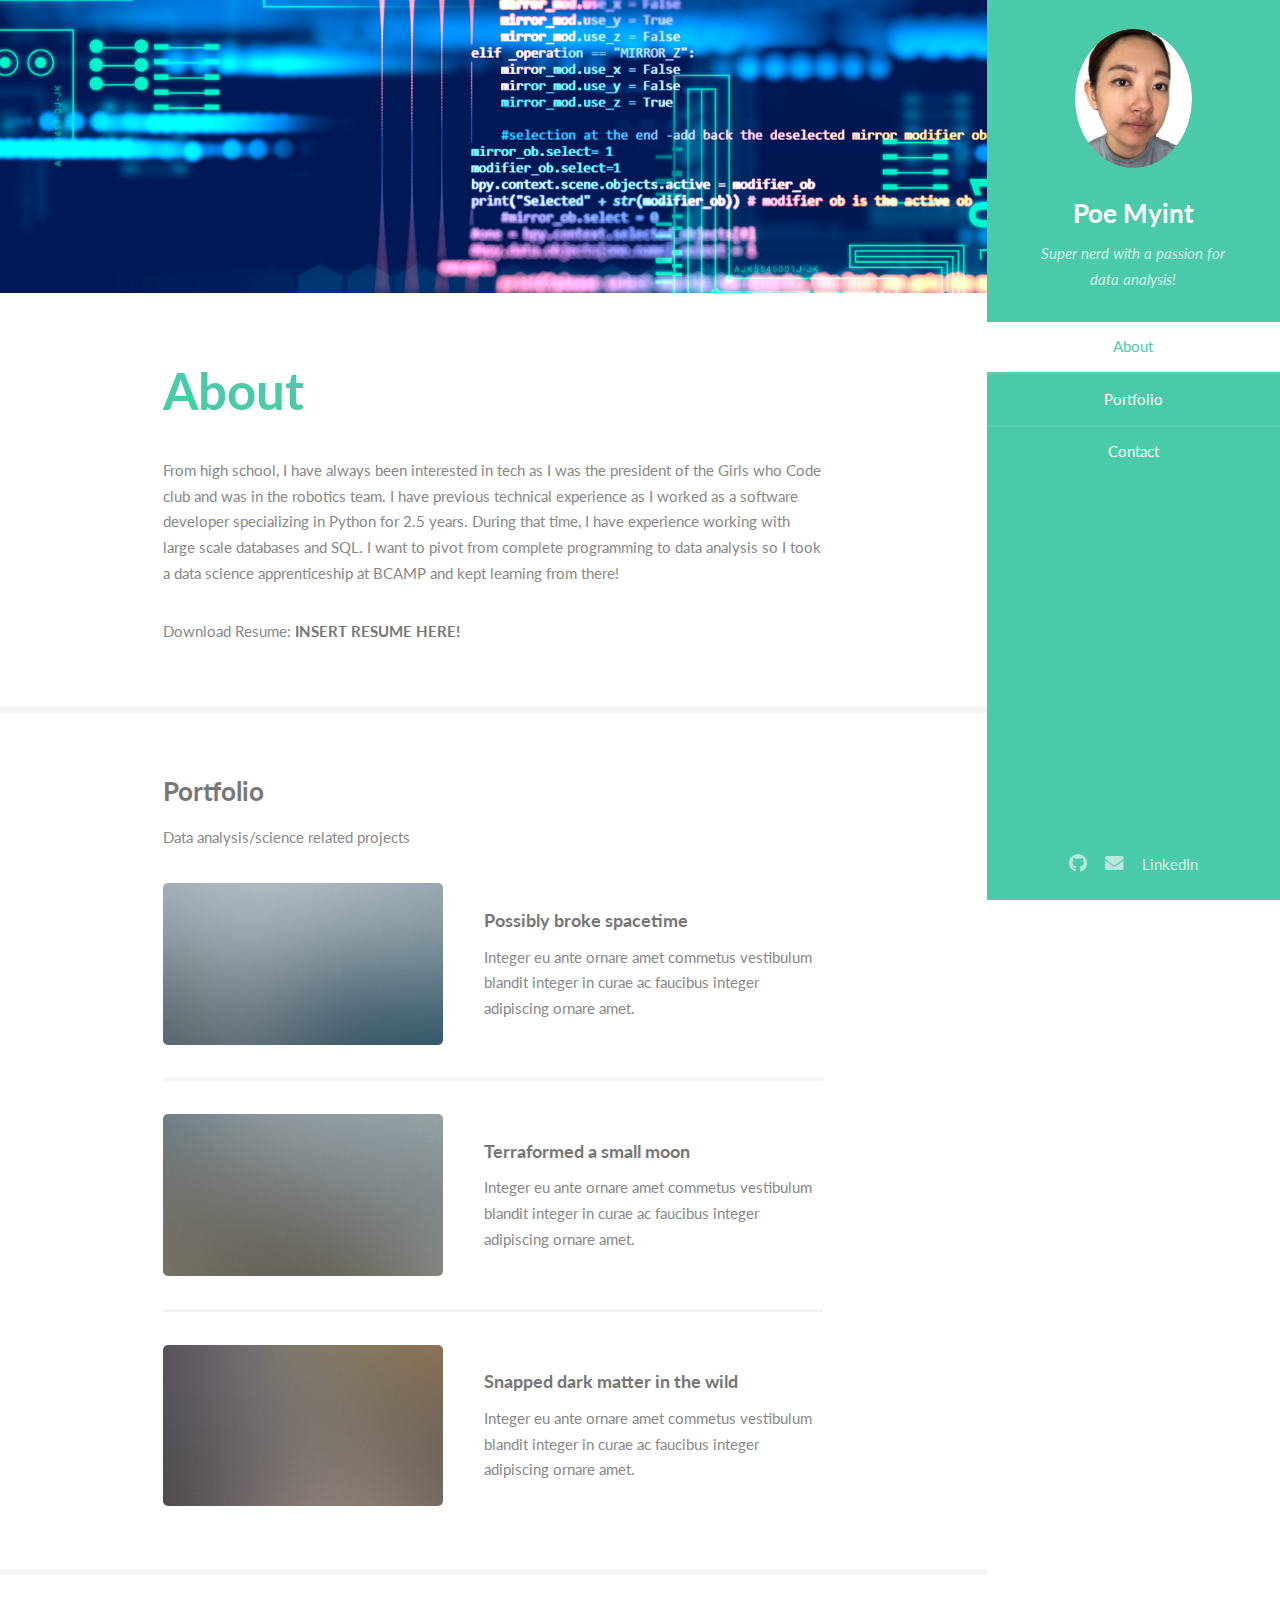
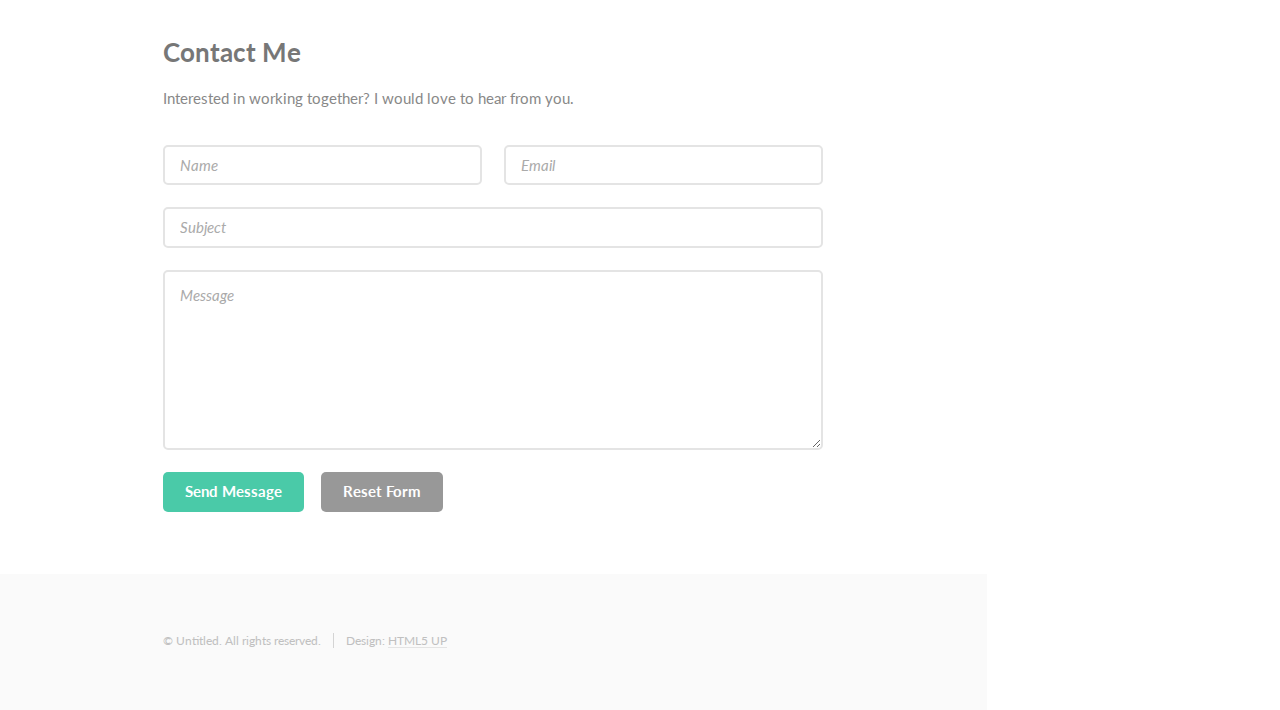
==== index.html @ 53bb02f6 "Add files via upload" ====
<!DOCTYPE HTML>
<!--
	Read Only by HTML5 UP
	html5up.net | @ajlkn
	Free for personal and commercial use under the CCA 3.0 license (html5up.net/license)
-->
<html>
	<head>
		<title>Poe Myint</title>
		<meta charset="utf-8" />
		<meta name="viewport" content="width=device-width, initial-scale=1, user-scalable=no" />
		<link rel="stylesheet" href="assets/css/main.css" />
	</head>
	<body class="is-preload">

		<!-- Header -->
			<section id="header">
				<header>
					<span class="image avatar"><img src="images/avatar.jpg" alt="" /></span>
					<h1 id="logo"><a href="#">Poe Myint</a></h1>
					<p>Super nerd with a passion for<br />
					data analysis!</p>
				</header>
				<nav id="nav">
					<ul>
						<li><a href="#one" class="active">About</a></li>
						<li><a href="#three">Portfolio</a></li>
						<li><a href="#four">Contact</a></li>
					</ul>
				</nav>
				<footer>
					<ul class="icons">
						<li><a href="#" class="icon brands fa-github"><span class="label">Github</span></a></li>
						<li><a href="#" class="icon solid fa-envelope"><span class="label">Email</span></a></li>
						<li><span class="label">LinkedIn</span></a></li>
					</ul>
				</footer>
			</section>

		<!-- Wrapper -->
			<div id="wrapper">

				<!-- Main -->
					<div id="main">

						<!-- One -->
							<section id="one">
								<div class="image main" data-position="center">
									<img src="images/banner.jpg" alt="" />
								</div>
								<div class="container">
									<header class="major">
										<h2>About</h2>
									</header>
									<p>From high school, I have always been interested in tech as I was the president of the Girls who Code club and was in the robotics team. I have previous technical experience as I worked as a software developer specializing in Python for 2.5 years. During that time, I have experience working with large scale databases and SQL. I want to pivot from complete programming to data analysis so I took a data science apprenticeship at BCAMP and kept learning from there!</p>
									<p>Download Resume: <b>INSERT RESUME HERE!</b></p>
								</div>
							</section>


						<!-- Three -->
							<section id="three">
								<div class="container">
									<h3>Portfolio</h3>
									<p>Data analysis/science related projects</p>
									<div class="features">
										<article>
											<a href="#" class="image"><img src="images/pic01.jpg" alt="" /></a>
											<div class="inner">
												<h4>Possibly broke spacetime</h4>
												<p>Integer eu ante ornare amet commetus vestibulum blandit integer in curae ac faucibus integer adipiscing ornare amet.</p>
											</div>
										</article>
										<article>
											<a href="#" class="image"><img src="images/pic02.jpg" alt="" /></a>
											<div class="inner">
												<h4>Terraformed a small moon</h4>
												<p>Integer eu ante ornare amet commetus vestibulum blandit integer in curae ac faucibus integer adipiscing ornare amet.</p>
											</div>
										</article>
										<article>
											<a href="#" class="image"><img src="images/pic03.jpg" alt="" /></a>
											<div class="inner">
												<h4>Snapped dark matter in the wild</h4>
												<p>Integer eu ante ornare amet commetus vestibulum blandit integer in curae ac faucibus integer adipiscing ornare amet.</p>
											</div>
										</article>
									</div>
								</div>
							</section>

						<!-- Four -->
							<section id="four">
								<div class="container">
									<h3>Contact Me</h3>
									<p>Interested in working together? I would love to hear from you.</p>
									<form method="post" action="#">
										<div class="row gtr-uniform">
											<div class="col-6 col-12-xsmall"><input type="text" name="name" id="name" placeholder="Name" /></div>
											<div class="col-6 col-12-xsmall"><input type="email" name="email" id="email" placeholder="Email" /></div>
											<div class="col-12"><input type="text" name="subject" id="subject" placeholder="Subject" /></div>
											<div class="col-12"><textarea name="message" id="message" placeholder="Message" rows="6"></textarea></div>
											<div class="col-12">
												<ul class="actions">
													<li><input type="submit" class="primary" value="Send Message" /></li>
													<li><input type="reset" value="Reset Form" /></li>
												</ul>
											</div>
										</div>
									</form>
								</div>
							</section>

						<!-- Five -->
						<!--
							<section id="five">
								<div class="container">
									<h3>Elements</h3>

									<section>
										<h4>Text</h4>
										<p>This is <b>bold</b> and this is <strong>strong</strong>. This is <i>italic</i> and this is <em>emphasized</em>.
										This is <sup>superscript</sup> text and this is <sub>subscript</sub> text.
										This is <u>underlined</u> and this is code: <code>for (;;) { ... }</code>. Finally, <a href="#">this is a link</a>.</p>
										<hr />
										<header>
											<h4>Heading with a Subtitle</h4>
											<p>Lorem ipsum dolor sit amet nullam id egestas urna aliquam</p>
										</header>
										<p>Nunc lacinia ante nunc ac lobortis. Interdum adipiscing gravida odio porttitor sem non mi integer non faucibus ornare mi ut ante amet placerat aliquet. Volutpat eu sed ante lacinia sapien lorem accumsan varius montes viverra nibh in adipiscing blandit tempus accumsan.</p>
										<header>
											<h5>Heading with a Subtitle</h5>
											<p>Lorem ipsum dolor sit amet nullam id egestas urna aliquam</p>
										</header>
										<p>Nunc lacinia ante nunc ac lobortis. Interdum adipiscing gravida odio porttitor sem non mi integer non faucibus ornare mi ut ante amet placerat aliquet. Volutpat eu sed ante lacinia sapien lorem accumsan varius montes viverra nibh in adipiscing blandit tempus accumsan.</p>
										<hr />
										<h2>Heading Level 2</h2>
										<h3>Heading Level 3</h3>
										<h4>Heading Level 4</h4>
										<h5>Heading Level 5</h5>
										<h6>Heading Level 6</h6>
										<hr />
										<h5>Blockquote</h5>
										<blockquote>Fringilla nisl. Donec accumsan interdum nisi, quis tincidunt felis sagittis eget tempus euismod. Vestibulum ante ipsum primis in faucibus vestibulum. Blandit adipiscing eu felis iaculis volutpat ac adipiscing accumsan faucibus. Vestibulum ante ipsum primis in faucibus lorem ipsum dolor sit amet nullam adipiscing eu felis.</blockquote>
										<h5>Preformatted</h5>
										<pre><code>i = 0;

while (!deck.isInOrder()) {
    print 'Iteration ' + i;
    deck.shuffle();
    i++;
}

print 'It took ' + i + ' iterations to sort the deck.';</code></pre>
									</section>

									<section>
										<h4>Lists</h4>
										<div class="row">
											<div class="col-6 col-12-xsmall">
												<h5>Unordered</h5>
												<ul>
													<li>Dolor pulvinar etiam magna etiam.</li>
													<li>Sagittis adipiscing lorem eleifend.</li>
													<li>Felis enim feugiat dolore viverra.</li>
												</ul>
												<h5>Alternate</h5>
												<ul class="alt">
													<li>Dolor pulvinar etiam magna etiam.</li>
													<li>Sagittis adipiscing lorem eleifend.</li>
													<li>Felis enim feugiat dolore viverra.</li>
												</ul>
											</div>
											<div class="col-6 col-12-xsmall">
												<h5>Ordered</h5>
												<ol>
													<li>Dolor pulvinar etiam magna etiam.</li>
													<li>Etiam vel felis at lorem sed viverra.</li>
													<li>Felis enim feugiat dolore viverra.</li>
													<li>Dolor pulvinar etiam magna etiam.</li>
													<li>Etiam vel felis at lorem sed viverra.</li>
													<li>Felis enim feugiat dolore viverra.</li>
												</ol>
												<h5>Icons</h5>
												<ul class="icons">
													<li><a href="#" class="icon brands fa-twitter"><span class="label">Twitter</span></a></li>
													<li><a href="#" class="icon brands fa-facebook-f"><span class="label">Facebook</span></a></li>
													<li><a href="#" class="icon brands fa-instagram"><span class="label">Instagram</span></a></li>
													<li><a href="#" class="icon brands fa-github"><span class="label">Github</span></a></li>
													<li><a href="#" class="icon brands fa-dribbble"><span class="label">Dribbble</span></a></li>
													<li><a href="#" class="icon brands fa-tumblr"><span class="label">Tumblr</span></a></li>
												</ul>
											</div>
										</div>
										<h5>Actions</h5>
										<ul class="actions">
											<li><a href="#" class="button primary">Default</a></li>
											<li><a href="#" class="button">Default</a></li>
											<li><a href="#" class="button alt">Default</a></li>
										</ul>
										<ul class="actions small">
											<li><a href="#" class="button primary small">Small</a></li>
											<li><a href="#" class="button small">Small</a></li>
											<li><a href="#" class="button alt small">Small</a></li>
										</ul>
										<div class="row">
											<div class="col-3 col-6-medium col-12-xsmall">
												<ul class="actions stacked">
													<li><a href="#" class="button primary">Default</a></li>
													<li><a href="#" class="button">Default</a></li>
													<li><a href="#" class="button alt">Default</a></li>
												</ul>
											</div>
											<div class="col-3 col-6 col-12-xsmall">
												<ul class="actions stacked">
													<li><a href="#" class="button primary small">Small</a></li>
													<li><a href="#" class="button small">Small</a></li>
													<li><a href="#" class="button alt small">Small</a></li>
												</ul>
											</div>
											<div class="col-3 col-6-medium col-12-xsmall">
												<ul class="actions stacked">
													<li><a href="#" class="button primary fit">Default</a></li>
													<li><a href="#" class="button fit">Default</a></li>
													<li><a href="#" class="button alt fit">Default</a></li>
												</ul>
											</div>
											<div class="col-3 col-6-medium col-12-xsmall">
												<ul class="actions stacked">
													<li><a href="#" class="button primary small fit">Small</a></li>
													<li><a href="#" class="button small fit">Small</a></li>
													<li><a href="#" class="button alt small fit">Small</a></li>
												</ul>
											</div>
										</div>
									</section>

									<section>
										<h4>Table</h4>
										<h5>Default</h5>
										<div class="table-wrapper">
											<table>
												<thead>
													<tr>
														<th>Name</th>
														<th>Description</th>
														<th>Price</th>
													</tr>
												</thead>
												<tbody>
													<tr>
														<td>Item One</td>
														<td>Ante turpis integer aliquet porttitor.</td>
														<td>29.99</td>
													</tr>
													<tr>
														<td>Item Two</td>
														<td>Vis ac commodo adipiscing arcu aliquet.</td>
														<td>19.99</td>
													</tr>
													<tr>
														<td>Item Three</td>
														<td> Morbi faucibus arcu accumsan lorem.</td>
														<td>29.99</td>
													</tr>
													<tr>
														<td>Item Four</td>
														<td>Vitae integer tempus condimentum.</td>
														<td>19.99</td>
													</tr>
													<tr>
														<td>Item Five</td>
														<td>Ante turpis integer aliquet porttitor.</td>
														<td>29.99</td>
													</tr>
												</tbody>
												<tfoot>
													<tr>
														<td colspan="2"></td>
														<td>100.00</td>
													</tr>
												</tfoot>
											</table>
										</div>

										<h5>Alternate</h5>
										<div class="table-wrapper">
											<table class="alt">
												<thead>
													<tr>
														<th>Name</th>
														<th>Description</th>
														<th>Price</th>
													</tr>
												</thead>
												<tbody>
													<tr>
														<td>Item One</td>
														<td>Ante turpis integer aliquet porttitor.</td>
														<td>29.99</td>
													</tr>
													<tr>
														<td>Item Two</td>
														<td>Vis ac commodo adipiscing arcu aliquet.</td>
														<td>19.99</td>
													</tr>
													<tr>
														<td>Item Three</td>
														<td> Morbi faucibus arcu accumsan lorem.</td>
														<td>29.99</td>
													</tr>
													<tr>
														<td>Item Four</td>
														<td>Vitae integer tempus condimentum.</td>
														<td>19.99</td>
													</tr>
													<tr>
														<td>Item Five</td>
														<td>Ante turpis integer aliquet porttitor.</td>
														<td>29.99</td>
													</tr>
												</tbody>
												<tfoot>
													<tr>
														<td colspan="2"></td>
														<td>100.00</td>
													</tr>
												</tfoot>
											</table>
										</div>
									</section>

									<section>
										<h4>Buttons</h4>
										<ul class="actions">
											<li><a href="#" class="button primary">Primary</a></li>
											<li><a href="#" class="button">Default</a></li>
											<li><a href="#" class="button alt">Alternate</a></li>
										</ul>
										<ul class="actions">
											<li><a href="#" class="button primary large">Large</a></li>
											<li><a href="#" class="button">Default</a></li>
											<li><a href="#" class="button alt small">Small</a></li>
										</ul>
										<ul class="actions fit">
											<li><a href="#" class="button primary fit">Fit</a></li>
											<li><a href="#" class="button fit">Fit</a></li>
											<li><a href="#" class="button alt fit">Fit</a></li>
										</ul>
										<ul class="actions fit small">
											<li><a href="#" class="button primary fit small">Fit + Small</a></li>
											<li><a href="#" class="button fit small">Fit + Small</a></li>
											<li><a href="#" class="button alt fit small">Fit + Small</a></li>
										</ul>
										<ul class="actions">
											<li><a href="#" class="button primary icon solid fa-download">Icon</a></li>
											<li><a href="#" class="button icon solid fa-download">Icon</a></li>
											<li><a href="#" class="button alt icon solid fa-check">Icon</a></li>
										</ul>
										<ul class="actions">
											<li><span class="button primary disabled">Primary</span></li>
											<li><span class="button disabled">Default</span></li>
											<li><span class="button alt disabled">Alternate</span></li>
										</ul>
									</section>

									<section>
										<h4>Form</h4>
										<form method="post" action="#">
											<div class="row gtr-uniform">
												<div class="col-6 col-12-xsmall">
													<input type="text" name="demo-name" id="demo-name" value="" placeholder="Name" />
												</div>
												<div class="col-6 col-12-xsmall">
													<input type="email" name="demo-email" id="demo-email" value="" placeholder="Email" />
												</div>
												<div class="col-12">
													<select name="demo-category" id="demo-category">
														<option value="">- Category -</option>
														<option value="1">Manufacturing</option>
														<option value="1">Shipping</option>
														<option value="1">Administration</option>
														<option value="1">Human Resources</option>
													</select>
												</div>
												<div class="col-4 col-12-medium">
													<input type="radio" id="demo-priority-low" name="demo-priority" checked>
													<label for="demo-priority-low">Low Priority</label>
												</div>
												<div class="col-4 col-12-medium">
													<input type="radio" id="demo-priority-normal" name="demo-priority">
													<label for="demo-priority-normal">Normal Priority</label>
												</div>
												<div class="col-4 col-12-medium">
													<input type="radio" id="demo-priority-high" name="demo-priority">
													<label for="demo-priority-high">High Priority</label>
												</div>
												<div class="col-6 col-12-medium">
													<input type="checkbox" id="demo-copy" name="demo-copy">
													<label for="demo-copy">Email me a copy of this message</label>
												</div>
												<div class="col-6 col-12-medium">
													<input type="checkbox" id="demo-human" name="demo-human" checked>
													<label for="demo-human">I am a human and not a robot</label>
												</div>
												<div class="col-12">
													<textarea name="demo-message" id="demo-message" placeholder="Enter your message" rows="6"></textarea>
												</div>
												<div class="col-12">
													<ul class="actions">
														<li><input type="submit" value="Send Message" /></li>
														<li><input type="reset" value="Reset" class="alt" /></li>
													</ul>
												</div>
											</div>
										</form>
									</section>

									<section>
										<h4>Image</h4>
										<h5>Fit</h5>
										<span class="image fit"><img src="images/banner.jpg" alt="" /></span>
										<div class="box alt">
											<div class="row gtr-50 gtr-uniform">
												<div class="col-4"><span class="image fit"><img src="images/pic01.jpg" alt="" /></span></div>
												<div class="col-4"><span class="image fit"><img src="images/pic02.jpg" alt="" /></span></div>
												<div class="col-4"><span class="image fit"><img src="images/pic03.jpg" alt="" /></span></div>
												<div class="col-4"><span class="image fit"><img src="images/pic02.jpg" alt="" /></span></div>
												<div class="col-4"><span class="image fit"><img src="images/pic03.jpg" alt="" /></span></div>
												<div class="col-4"><span class="image fit"><img src="images/pic01.jpg" alt="" /></span></div>
												<div class="col-4"><span class="image fit"><img src="images/pic03.jpg" alt="" /></span></div>
												<div class="col-4"><span class="image fit"><img src="images/pic01.jpg" alt="" /></span></div>
												<div class="col-4"><span class="image fit"><img src="images/pic02.jpg" alt="" /></span></div>
											</div>
										</div>
										<h5>Left &amp; Right</h5>
										<p><span class="image left"><img src="images/avatar.jpg" alt="" /></span>Fringilla nisl. Donec accumsan interdum nisi, quis tincidunt felis sagittis eget. tempus euismod. Vestibulum ante ipsum primis in faucibus vestibulum. Blandit adipiscing eu felis iaculis volutpat ac adipiscing accumsan eu faucibus. Integer ac pellentesque praesent tincidunt felis sagittis eget. tempus euismod. Vestibulum ante ipsum primis in faucibus vestibulum. Blandit adipiscing eu felis iaculis volutpat ac adipiscing accumsan eu faucibus. Integer ac pellentesque praesent. Donec accumsan interdum nisi, quis tincidunt felis sagittis eget. tempus euismod. Vestibulum ante ipsum primis in faucibus vestibulum. Blandit adipiscing eu felis iaculis volutpat ac adipiscing accumsan eu faucibus. Integer ac pellentesque praesent tincidunt felis sagittis eget. tempus euismod. Vestibulum ante ipsum primis in faucibus vestibulum. Blandit adipiscing eu felis iaculis volutpat ac adipiscing accumsan eu faucibus. Integer ac pellentesque praesent.</p>
										<p><span class="image right"><img src="images/avatar.jpg" alt="" /></span>Fringilla nisl. Donec accumsan interdum nisi, quis tincidunt felis sagittis eget. tempus euismod. Vestibulum ante ipsum primis in faucibus vestibulum. Blandit adipiscing eu felis iaculis volutpat ac adipiscing accumsan eu faucibus. Integer ac pellentesque praesent tincidunt felis sagittis eget. tempus euismod. Vestibulum ante ipsum primis in faucibus vestibulum. Blandit adipiscing eu felis iaculis volutpat ac adipiscing accumsan eu faucibus. Integer ac pellentesque praesent. Donec accumsan interdum nisi, quis tincidunt felis sagittis eget. tempus euismod. Vestibulum ante ipsum primis in faucibus vestibulum. Blandit adipiscing eu felis iaculis volutpat ac adipiscing accumsan eu faucibus. Integer ac pellentesque praesent tincidunt felis sagittis eget. tempus euismod. Vestibulum ante ipsum primis in faucibus vestibulum. Blandit adipiscing eu felis iaculis volutpat ac adipiscing accumsan eu faucibus. Integer ac pellentesque praesent.</p>
									</section>

								</div>
							</section>
						-->

					</div>

				<!-- Footer -->
					<section id="footer">
						<div class="container">
							<ul class="copyright">
								<li>&copy; Untitled. All rights reserved.</li><li>Design: <a href="http://html5up.net">HTML5 UP</a></li>
							</ul>
						</div>
					</section>

			</div>

		<!-- Scripts -->
			<script src="assets/js/jquery.min.js"></script>
			<script src="assets/js/jquery.scrollex.min.js"></script>
			<script src="assets/js/jquery.scrolly.min.js"></script>
			<script src="assets/js/browser.min.js"></script>
			<script src="assets/js/breakpoints.min.js"></script>
			<script src="assets/js/util.js"></script>
			<script src="assets/js/main.js"></script>

	</body>
</html>
---- assets/css/main.css ----
@import url("fontawesome-all.min.css");
@import url("https://fonts.googleapis.com/css?family=Lato:400,400italic,700,700italic|Source+Code+Pro:400");

/*
	Read Only by HTML5 UP
	html5up.net | @ajlkn
	Free for personal and commercial use under the CCA 3.0 license (html5up.net/license)
*/

html, body, div, span, applet, object,
iframe, h1, h2, h3, h4, h5, h6, p, blockquote,
pre, a, abbr, acronym, address, big, cite,
code, del, dfn, em, img, ins, kbd, q, s, samp,
small, strike, strong, sub, sup, tt, var, b,
u, i, center, dl, dt, dd, ol, ul, li, fieldset,
form, label, legend, table, caption, tbody,
tfoot, thead, tr, th, td, article, aside,
canvas, details, embed, figure, figcaption,
footer, header, hgroup, menu, nav, output, ruby,
section, summary, time, mark, audio, video {
	margin: 0;
	padding: 0;
	border: 0;
	font-size: 100%;
	font: inherit;
	vertical-align: baseline;}

article, aside, details, figcaption, figure,
footer, header, hgroup, menu, nav, section {
	display: block;}

body {
	line-height: 1;
}

ol, ul {
	list-style: none;
}

blockquote, q {
	quotes: none;
}

	blockquote:before, blockquote:after, q:before, q:after {
		content: '';
		content: none;
	}

table {
	border-collapse: collapse;
	border-spacing: 0;
}

body {
	-webkit-text-size-adjust: none;
}

mark {
	background-color: transparent;
	color: inherit;
}

input::-moz-focus-inner {
	border: 0;
	padding: 0;
}

input, select, textarea {
	-moz-appearance: none;
	-webkit-appearance: none;
	-ms-appearance: none;
	appearance: none;
}

/* Basic */

	html {
		box-sizing: border-box;
	}

	*, *:before, *:after {
		box-sizing: inherit;
	}

	body {
		background: #fff;
	}

		body.is-preload *, body.is-preload *:before, body.is-preload *:after {
			-moz-animation: none !important;
			-webkit-animation: none !important;
			-ms-animation: none !important;
			animation: none !important;
			-moz-transition: none !important;
			-webkit-transition: none !important;
			-ms-transition: none !important;
			transition: none !important;
		}

	body, input, select, textarea {
		color: #888;
		font-family: "Lato", sans-serif;
		font-size: 16pt;
		font-weight: 400;
		line-height: 1.75em;
	}

	a {
		-moz-transition: color 0.2s ease-in-out, border-color 0.2s ease-in-out;
		-webkit-transition: color 0.2s ease-in-out, border-color 0.2s ease-in-out;
		-ms-transition: color 0.2s ease-in-out, border-color 0.2s ease-in-out;
		transition: color 0.2s ease-in-out, border-color 0.2s ease-in-out;
		border-bottom: solid 1px #e4e4e4;
		color: inherit;
		text-decoration: none;
	}

		a:hover {
			border-bottom-color: transparent;
			color: #4acaa8 !important;
		}

	strong, b {
		color: #777;
		font-weight: 700;
	}

	em, i {
		font-style: italic;
	}

	p {
		margin: 0 0 2.25em 0;
	}

	h1, h2, h3, h4, h5, h6 {
		color: #777;
		font-weight: 700;
		line-height: 1em;
		margin: 0 0 0.5625em 0;
	}

		h1 a, h2 a, h3 a, h4 a, h5 a, h6 a {
			border: 0;
			color: inherit;
			text-decoration: none;
		}

	h2 {
		font-size: 2em;
		line-height: 1.5em;
	}

	h3 {
		font-size: 1.75em;
		line-height: 1.5em;
	}

	h4 {
		font-size: 1.25em;
		line-height: 1.5em;
	}

	h5 {
		font-size: 0.9em;
		line-height: 1.5em;
	}

	h6 {
		font-size: 0.7em;
		line-height: 1.5em;
	}

	sub {
		font-size: 0.8em;
		position: relative;
		top: 0.5em;
	}

	sup {
		font-size: 0.8em;
		position: relative;
		top: -0.5em;
	}

	hr {
		border: 0;
		border-bottom: solid 2px #f4f4f4;
		margin: 2.25em 0;
	}

		hr.major {
			margin: 3.375em 0;
		}

	blockquote {
		border-left: solid 8px #e4e4e4;
		font-style: italic;
		margin: 0 0 2.25em 0;
		padding: 0.5em 0 0.5em 2em;
	}

	code {
		background: #555;
		border-radius: 5px;
		color: #fff;
		font-family: "Source Code Pro", monospace;
		font-size: 0.9em;
		margin: 0 0.25em;
		padding: 0.25em 0.65em;
	}

	pre {
		font-family: "Source Code Pro", monospace;
		font-size: 0.9em;
		margin: 0 0 2.25em 0;
	}

		pre code {
			-webkit-overflow-scrolling: touch;
			display: block;
			line-height: 1.5em;
			overflow-x: auto;
			padding: 1em 1.5em;
		}

	.align-left {
		text-align: left;
	}

	.align-center {
		text-align: center;
	}

	.align-right {
		text-align: right;
	}

/* Row */

	.row {
		display: flex;
		flex-wrap: wrap;
		box-sizing: border-box;
		align-items: stretch;
	}

		.row > * {
			box-sizing: border-box;
		}

		.row.gtr-uniform > * > :last-child {
			margin-bottom: 0;
		}

		.row.aln-left {
			justify-content: flex-start;
		}

		.row.aln-center {
			justify-content: center;
		}

		.row.aln-right {
			justify-content: flex-end;
		}

		.row.aln-top {
			align-items: flex-start;
		}

		.row.aln-middle {
			align-items: center;
		}

		.row.aln-bottom {
			align-items: flex-end;
		}

		.row > .imp {
			order: -1;
		}

		.row > .col-1 {
			width: 8.33333%;
		}

		.row > .off-1 {
			margin-left: 8.33333%;
		}

		.row > .col-2 {
			width: 16.66667%;
		}

		.row > .off-2 {
			margin-left: 16.66667%;
		}

		.row > .col-3 {
			width: 25%;
		}

		.row > .off-3 {
			margin-left: 25%;
		}

		.row > .col-4 {
			width: 33.33333%;
		}

		.row > .off-4 {
			margin-left: 33.33333%;
		}

		.row > .col-5 {
			width: 41.66667%;
		}

		.row > .off-5 {
			margin-left: 41.66667%;
		}

		.row > .col-6 {
			width: 50%;
		}

		.row > .off-6 {
			margin-left: 50%;
		}

		.row > .col-7 {
			width: 58.33333%;
		}

		.row > .off-7 {
			margin-left: 58.33333%;
		}

		.row > .col-8 {
			width: 66.66667%;
		}

		.row > .off-8 {
			margin-left: 66.66667%;
		}

		.row > .col-9 {
			width: 75%;
		}

		.row > .off-9 {
			margin-left: 75%;
		}

		.row > .col-10 {
			width: 83.33333%;
		}

		.row > .off-10 {
			margin-left: 83.33333%;
		}

		.row > .col-11 {
			width: 91.66667%;
		}

		.row > .off-11 {
			margin-left: 91.66667%;
		}

		.row > .col-12 {
			width: 100%;
		}

		.row > .off-12 {
			margin-left: 100%;
		}

		.row.gtr-0 {
			margin-top: 0;
			margin-left: 0em;
		}

			.row.gtr-0 > * {
				padding: 0 0 0 0em;
			}

			.row.gtr-0.gtr-uniform {
				margin-top: 0em;
			}

				.row.gtr-0.gtr-uniform > * {
					padding-top: 0em;
				}

		.row.gtr-25 {
			margin-top: 0;
			margin-left: -0.5em;
		}

			.row.gtr-25 > * {
				padding: 0 0 0 0.5em;
			}

			.row.gtr-25.gtr-uniform {
				margin-top: -0.5em;
			}

				.row.gtr-25.gtr-uniform > * {
					padding-top: 0.5em;
				}

		.row.gtr-50 {
			margin-top: 0;
			margin-left: -1em;
		}

			.row.gtr-50 > * {
				padding: 0 0 0 1em;
			}

			.row.gtr-50.gtr-uniform {
				margin-top: -1em;
			}

				.row.gtr-50.gtr-uniform > * {
					padding-top: 1em;
				}

		.row {
			margin-top: 0;
			margin-left: -2em;
		}

			.row > * {
				padding: 0 0 0 2em;
			}

			.row.gtr-uniform {
				margin-top: -2em;
			}

				.row.gtr-uniform > * {
					padding-top: 2em;
				}

		.row.gtr-150 {
			margin-top: 0;
			margin-left: -3em;
		}

			.row.gtr-150 > * {
				padding: 0 0 0 3em;
			}

			.row.gtr-150.gtr-uniform {
				margin-top: -3em;
			}

				.row.gtr-150.gtr-uniform > * {
					padding-top: 3em;
				}

		.row.gtr-200 {
			margin-top: 0;
			margin-left: -4em;
		}

			.row.gtr-200 > * {
				padding: 0 0 0 4em;
			}

			.row.gtr-200.gtr-uniform {
				margin-top: -4em;
			}

				.row.gtr-200.gtr-uniform > * {
					padding-top: 4em;
				}

		@media screen and (max-width: 1680px) {

			.row {
				display: flex;
				flex-wrap: wrap;
				box-sizing: border-box;
				align-items: stretch;
			}

				.row > * {
					box-sizing: border-box;
				}

				.row.gtr-uniform > * > :last-child {
					margin-bottom: 0;
				}

				.row.aln-left {
					justify-content: flex-start;
				}

				.row.aln-center {
					justify-content: center;
				}

				.row.aln-right {
					justify-content: flex-end;
				}

				.row.aln-top {
					align-items: flex-start;
				}

				.row.aln-middle {
					align-items: center;
				}

				.row.aln-bottom {
					align-items: flex-end;
				}

				.row > .imp-xlarge {
					order: -1;
				}

				.row > .col-1-xlarge {
					width: 8.33333%;
				}

				.row > .off-1-xlarge {
					margin-left: 8.33333%;
				}

				.row > .col-2-xlarge {
					width: 16.66667%;
				}

				.row > .off-2-xlarge {
					margin-left: 16.66667%;
				}

				.row > .col-3-xlarge {
					width: 25%;
				}

				.row > .off-3-xlarge {
					margin-left: 25%;
				}

				.row > .col-4-xlarge {
					width: 33.33333%;
				}

				.row > .off-4-xlarge {
					margin-left: 33.33333%;
				}

				.row > .col-5-xlarge {
					width: 41.66667%;
				}

				.row > .off-5-xlarge {
					margin-left: 41.66667%;
				}

				.row > .col-6-xlarge {
					width: 50%;
				}

				.row > .off-6-xlarge {
					margin-left: 50%;
				}

				.row > .col-7-xlarge {
					width: 58.33333%;
				}

				.row > .off-7-xlarge {
					margin-left: 58.33333%;
				}

				.row > .col-8-xlarge {
					width: 66.66667%;
				}

				.row > .off-8-xlarge {
					margin-left: 66.66667%;
				}

				.row > .col-9-xlarge {
					width: 75%;
				}

				.row > .off-9-xlarge {
					margin-left: 75%;
				}

				.row > .col-10-xlarge {
					width: 83.33333%;
				}

				.row > .off-10-xlarge {
					margin-left: 83.33333%;
				}

				.row > .col-11-xlarge {
					width: 91.66667%;
				}

				.row > .off-11-xlarge {
					margin-left: 91.66667%;
				}

				.row > .col-12-xlarge {
					width: 100%;
				}

				.row > .off-12-xlarge {
					margin-left: 100%;
				}

				.row.gtr-0 {
					margin-top: 0;
					margin-left: 0em;
				}

					.row.gtr-0 > * {
						padding: 0 0 0 0em;
					}

					.row.gtr-0.gtr-uniform {
						margin-top: 0em;
					}

						.row.gtr-0.gtr-uniform > * {
							padding-top: 0em;
						}

				.row.gtr-25 {
					margin-top: 0;
					margin-left: -0.5em;
				}

					.row.gtr-25 > * {
						padding: 0 0 0 0.5em;
					}

					.row.gtr-25.gtr-uniform {
						margin-top: -0.5em;
					}

						.row.gtr-25.gtr-uniform > * {
							padding-top: 0.5em;
						}

				.row.gtr-50 {
					margin-top: 0;
					margin-left: -1em;
				}

					.row.gtr-50 > * {
						padding: 0 0 0 1em;
					}

					.row.gtr-50.gtr-uniform {
						margin-top: -1em;
					}

						.row.gtr-50.gtr-uniform > * {
							padding-top: 1em;
						}

				.row {
					margin-top: 0;
					margin-left: -2em;
				}

					.row > * {
						padding: 0 0 0 2em;
					}

					.row.gtr-uniform {
						margin-top: -2em;
					}

						.row.gtr-uniform > * {
							padding-top: 2em;
						}

				.row.gtr-150 {
					margin-top: 0;
					margin-left: -3em;
				}

					.row.gtr-150 > * {
						padding: 0 0 0 3em;
					}

					.row.gtr-150.gtr-uniform {
						margin-top: -3em;
					}

						.row.gtr-150.gtr-uniform > * {
							padding-top: 3em;
						}

				.row.gtr-200 {
					margin-top: 0;
					margin-left: -4em;
				}

					.row.gtr-200 > * {
						padding: 0 0 0 4em;
					}

					.row.gtr-200.gtr-uniform {
						margin-top: -4em;
					}

						.row.gtr-200.gtr-uniform > * {
							padding-top: 4em;
						}

		}

		@media screen and (max-width: 1280px) {

			.row {
				display: flex;
				flex-wrap: wrap;
				box-sizing: border-box;
				align-items: stretch;
			}

				.row > * {
					box-sizing: border-box;
				}

				.row.gtr-uniform > * > :last-child {
					margin-bottom: 0;
				}

				.row.aln-left {
					justify-content: flex-start;
				}

				.row.aln-center {
					justify-content: center;
				}

				.row.aln-right {
					justify-content: flex-end;
				}

				.row.aln-top {
					align-items: flex-start;
				}

				.row.aln-middle {
					align-items: center;
				}

				.row.aln-bottom {
					align-items: flex-end;
				}

				.row > .imp-large {
					order: -1;
				}

				.row > .col-1-large {
					width: 8.33333%;
				}

				.row > .off-1-large {
					margin-left: 8.33333%;
				}

				.row > .col-2-large {
					width: 16.66667%;
				}

				.row > .off-2-large {
					margin-left: 16.66667%;
				}

				.row > .col-3-large {
					width: 25%;
				}

				.row > .off-3-large {
					margin-left: 25%;
				}

				.row > .col-4-large {
					width: 33.33333%;
				}

				.row > .off-4-large {
					margin-left: 33.33333%;
				}

				.row > .col-5-large {
					width: 41.66667%;
				}

				.row > .off-5-large {
					margin-left: 41.66667%;
				}

				.row > .col-6-large {
					width: 50%;
				}

				.row > .off-6-large {
					margin-left: 50%;
				}

				.row > .col-7-large {
					width: 58.33333%;
				}

				.row > .off-7-large {
					margin-left: 58.33333%;
				}

				.row > .col-8-large {
					width: 66.66667%;
				}

				.row > .off-8-large {
					margin-left: 66.66667%;
				}

				.row > .col-9-large {
					width: 75%;
				}

				.row > .off-9-large {
					margin-left: 75%;
				}

				.row > .col-10-large {
					width: 83.33333%;
				}

				.row > .off-10-large {
					margin-left: 83.33333%;
				}

				.row > .col-11-large {
					width: 91.66667%;
				}

				.row > .off-11-large {
					margin-left: 91.66667%;
				}

				.row > .col-12-large {
					width: 100%;
				}

				.row > .off-12-large {
					margin-left: 100%;
				}

				.row.gtr-0 {
					margin-top: 0;
					margin-left: 0em;
				}

					.row.gtr-0 > * {
						padding: 0 0 0 0em;
					}

					.row.gtr-0.gtr-uniform {
						margin-top: 0em;
					}

						.row.gtr-0.gtr-uniform > * {
							padding-top: 0em;
						}

				.row.gtr-25 {
					margin-top: 0;
					margin-left: -0.375em;
				}

					.row.gtr-25 > * {
						padding: 0 0 0 0.375em;
					}

					.row.gtr-25.gtr-uniform {
						margin-top: -0.375em;
					}

						.row.gtr-25.gtr-uniform > * {
							padding-top: 0.375em;
						}

				.row.gtr-50 {
					margin-top: 0;
					margin-left: -0.75em;
				}

					.row.gtr-50 > * {
						padding: 0 0 0 0.75em;
					}

					.row.gtr-50.gtr-uniform {
						margin-top: -0.75em;
					}

						.row.gtr-50.gtr-uniform > * {
							padding-top: 0.75em;
						}

				.row {
					margin-top: 0;
					margin-left: -1.5em;
				}

					.row > * {
						padding: 0 0 0 1.5em;
					}

					.row.gtr-uniform {
						margin-top: -1.5em;
					}

						.row.gtr-uniform > * {
							padding-top: 1.5em;
						}

				.row.gtr-150 {
					margin-top: 0;
					margin-left: -2.25em;
				}

					.row.gtr-150 > * {
						padding: 0 0 0 2.25em;
					}

					.row.gtr-150.gtr-uniform {
						margin-top: -2.25em;
					}

						.row.gtr-150.gtr-uniform > * {
							padding-top: 2.25em;
						}

				.row.gtr-200 {
					margin-top: 0;
					margin-left: -3em;
				}

					.row.gtr-200 > * {
						padding: 0 0 0 3em;
					}

					.row.gtr-200.gtr-uniform {
						margin-top: -3em;
					}

						.row.gtr-200.gtr-uniform > * {
							padding-top: 3em;
						}

		}

		@media screen and (max-width: 1024px) {

			.row {
				display: flex;
				flex-wrap: wrap;
				box-sizing: border-box;
				align-items: stretch;
			}

				.row > * {
					box-sizing: border-box;
				}

				.row.gtr-uniform > * > :last-child {
					margin-bottom: 0;
				}

				.row.aln-left {
					justify-content: flex-start;
				}

				.row.aln-center {
					justify-content: center;
				}

				.row.aln-right {
					justify-content: flex-end;
				}

				.row.aln-top {
					align-items: flex-start;
				}

				.row.aln-middle {
					align-items: center;
				}

				.row.aln-bottom {
					align-items: flex-end;
				}

				.row > .imp-medium {
					order: -1;
				}

				.row > .col-1-medium {
					width: 8.33333%;
				}

				.row > .off-1-medium {
					margin-left: 8.33333%;
				}

				.row > .col-2-medium {
					width: 16.66667%;
				}

				.row > .off-2-medium {
					margin-left: 16.66667%;
				}

				.row > .col-3-medium {
					width: 25%;
				}

				.row > .off-3-medium {
					margin-left: 25%;
				}

				.row > .col-4-medium {
					width: 33.33333%;
				}

				.row > .off-4-medium {
					margin-left: 33.33333%;
				}

				.row > .col-5-medium {
					width: 41.66667%;
				}

				.row > .off-5-medium {
					margin-left: 41.66667%;
				}

				.row > .col-6-medium {
					width: 50%;
				}

				.row > .off-6-medium {
					margin-left: 50%;
				}

				.row > .col-7-medium {
					width: 58.33333%;
				}

				.row > .off-7-medium {
					margin-left: 58.33333%;
				}

				.row > .col-8-medium {
					width: 66.66667%;
				}

				.row > .off-8-medium {
					margin-left: 66.66667%;
				}

				.row > .col-9-medium {
					width: 75%;
				}

				.row > .off-9-medium {
					margin-left: 75%;
				}

				.row > .col-10-medium {
					width: 83.33333%;
				}

				.row > .off-10-medium {
					margin-left: 83.33333%;
				}

				.row > .col-11-medium {
					width: 91.66667%;
				}

				.row > .off-11-medium {
					margin-left: 91.66667%;
				}

				.row > .col-12-medium {
					width: 100%;
				}

				.row > .off-12-medium {
					margin-left: 100%;
				}

				.row.gtr-0 {
					margin-top: 0;
					margin-left: 0em;
				}

					.row.gtr-0 > * {
						padding: 0 0 0 0em;
					}

					.row.gtr-0.gtr-uniform {
						margin-top: 0em;
					}

						.row.gtr-0.gtr-uniform > * {
							padding-top: 0em;
						}

				.row.gtr-25 {
					margin-top: 0;
					margin-left: -0.375em;
				}

					.row.gtr-25 > * {
						padding: 0 0 0 0.375em;
					}

					.row.gtr-25.gtr-uniform {
						margin-top: -0.375em;
					}

						.row.gtr-25.gtr-uniform > * {
							padding-top: 0.375em;
						}

				.row.gtr-50 {
					margin-top: 0;
					margin-left: -0.75em;
				}

					.row.gtr-50 > * {
						padding: 0 0 0 0.75em;
					}

					.row.gtr-50.gtr-uniform {
						margin-top: -0.75em;
					}

						.row.gtr-50.gtr-uniform > * {
							padding-top: 0.75em;
						}

				.row {
					margin-top: 0;
					margin-left: -1.5em;
				}

					.row > * {
						padding: 0 0 0 1.5em;
					}

					.row.gtr-uniform {
						margin-top: -1.5em;
					}

						.row.gtr-uniform > * {
							padding-top: 1.5em;
						}

				.row.gtr-150 {
					margin-top: 0;
					margin-left: -2.25em;
				}

					.row.gtr-150 > * {
						padding: 0 0 0 2.25em;
					}

					.row.gtr-150.gtr-uniform {
						margin-top: -2.25em;
					}

						.row.gtr-150.gtr-uniform > * {
							padding-top: 2.25em;
						}

				.row.gtr-200 {
					margin-top: 0;
					margin-left: -3em;
				}

					.row.gtr-200 > * {
						padding: 0 0 0 3em;
					}

					.row.gtr-200.gtr-uniform {
						margin-top: -3em;
					}

						.row.gtr-200.gtr-uniform > * {
							padding-top: 3em;
						}

		}

		@media screen and (max-width: 736px) {

			.row {
				display: flex;
				flex-wrap: wrap;
				box-sizing: border-box;
				align-items: stretch;
			}

				.row > * {
					box-sizing: border-box;
				}

				.row.gtr-uniform > * > :last-child {
					margin-bottom: 0;
				}

				.row.aln-left {
					justify-content: flex-start;
				}

				.row.aln-center {
					justify-content: center;
				}

				.row.aln-right {
					justify-content: flex-end;
				}

				.row.aln-top {
					align-items: flex-start;
				}

				.row.aln-middle {
					align-items: center;
				}

				.row.aln-bottom {
					align-items: flex-end;
				}

				.row > .imp-small {
					order: -1;
				}

				.row > .col-1-small {
					width: 8.33333%;
				}

				.row > .off-1-small {
					margin-left: 8.33333%;
				}

				.row > .col-2-small {
					width: 16.66667%;
				}

				.row > .off-2-small {
					margin-left: 16.66667%;
				}

				.row > .col-3-small {
					width: 25%;
				}

				.row > .off-3-small {
					margin-left: 25%;
				}

				.row > .col-4-small {
					width: 33.33333%;
				}

				.row > .off-4-small {
					margin-left: 33.33333%;
				}

				.row > .col-5-small {
					width: 41.66667%;
				}

				.row > .off-5-small {
					margin-left: 41.66667%;
				}

				.row > .col-6-small {
					width: 50%;
				}

				.row > .off-6-small {
					margin-left: 50%;
				}

				.row > .col-7-small {
					width: 58.33333%;
				}

				.row > .off-7-small {
					margin-left: 58.33333%;
				}

				.row > .col-8-small {
					width: 66.66667%;
				}

				.row > .off-8-small {
					margin-left: 66.66667%;
				}

				.row > .col-9-small {
					width: 75%;
				}

				.row > .off-9-small {
					margin-left: 75%;
				}

				.row > .col-10-small {
					width: 83.33333%;
				}

				.row > .off-10-small {
					margin-left: 83.33333%;
				}

				.row > .col-11-small {
					width: 91.66667%;
				}

				.row > .off-11-small {
					margin-left: 91.66667%;
				}

				.row > .col-12-small {
					width: 100%;
				}

				.row > .off-12-small {
					margin-left: 100%;
				}

				.row.gtr-0 {
					margin-top: 0;
					margin-left: 0em;
				}

					.row.gtr-0 > * {
						padding: 0 0 0 0em;
					}

					.row.gtr-0.gtr-uniform {
						margin-top: 0em;
					}

						.row.gtr-0.gtr-uniform > * {
							padding-top: 0em;
						}

				.row.gtr-25 {
					margin-top: 0;
					margin-left: -0.3125em;
				}

					.row.gtr-25 > * {
						padding: 0 0 0 0.3125em;
					}

					.row.gtr-25.gtr-uniform {
						margin-top: -0.3125em;
					}

						.row.gtr-25.gtr-uniform > * {
							padding-top: 0.3125em;
						}

				.row.gtr-50 {
					margin-top: 0;
					margin-left: -0.625em;
				}

					.row.gtr-50 > * {
						padding: 0 0 0 0.625em;
					}

					.row.gtr-50.gtr-uniform {
						margin-top: -0.625em;
					}

						.row.gtr-50.gtr-uniform > * {
							padding-top: 0.625em;
						}

				.row {
					margin-top: 0;
					margin-left: -1.25em;
				}

					.row > * {
						padding: 0 0 0 1.25em;
					}

					.row.gtr-uniform {
						margin-top: -1.25em;
					}

						.row.gtr-uniform > * {
							padding-top: 1.25em;
						}

				.row.gtr-150 {
					margin-top: 0;
					margin-left: -1.875em;
				}

					.row.gtr-150 > * {
						padding: 0 0 0 1.875em;
					}

					.row.gtr-150.gtr-uniform {
						margin-top: -1.875em;
					}

						.row.gtr-150.gtr-uniform > * {
							padding-top: 1.875em;
						}

				.row.gtr-200 {
					margin-top: 0;
					margin-left: -2.5em;
				}

					.row.gtr-200 > * {
						padding: 0 0 0 2.5em;
					}

					.row.gtr-200.gtr-uniform {
						margin-top: -2.5em;
					}

						.row.gtr-200.gtr-uniform > * {
							padding-top: 2.5em;
						}

		}

		@media screen and (max-width: 480px) {

			.row {
				display: flex;
				flex-wrap: wrap;
				box-sizing: border-box;
				align-items: stretch;
			}

				.row > * {
					box-sizing: border-box;
				}

				.row.gtr-uniform > * > :last-child {
					margin-bottom: 0;
				}

				.row.aln-left {
					justify-content: flex-start;
				}

				.row.aln-center {
					justify-content: center;
				}

				.row.aln-right {
					justify-content: flex-end;
				}

				.row.aln-top {
					align-items: flex-start;
				}

				.row.aln-middle {
					align-items: center;
				}

				.row.aln-bottom {
					align-items: flex-end;
				}

				.row > .imp-xsmall {
					order: -1;
				}

				.row > .col-1-xsmall {
					width: 8.33333%;
				}

				.row > .off-1-xsmall {
					margin-left: 8.33333%;
				}

				.row > .col-2-xsmall {
					width: 16.66667%;
				}

				.row > .off-2-xsmall {
					margin-left: 16.66667%;
				}

				.row > .col-3-xsmall {
					width: 25%;
				}

				.row > .off-3-xsmall {
					margin-left: 25%;
				}

				.row > .col-4-xsmall {
					width: 33.33333%;
				}

				.row > .off-4-xsmall {
					margin-left: 33.33333%;
				}

				.row > .col-5-xsmall {
					width: 41.66667%;
				}

				.row > .off-5-xsmall {
					margin-left: 41.66667%;
				}

				.row > .col-6-xsmall {
					width: 50%;
				}

				.row > .off-6-xsmall {
					margin-left: 50%;
				}

				.row > .col-7-xsmall {
					width: 58.33333%;
				}

				.row > .off-7-xsmall {
					margin-left: 58.33333%;
				}

				.row > .col-8-xsmall {
					width: 66.66667%;
				}

				.row > .off-8-xsmall {
					margin-left: 66.66667%;
				}

				.row > .col-9-xsmall {
					width: 75%;
				}

				.row > .off-9-xsmall {
					margin-left: 75%;
				}

				.row > .col-10-xsmall {
					width: 83.33333%;
				}

				.row > .off-10-xsmall {
					margin-left: 83.33333%;
				}

				.row > .col-11-xsmall {
					width: 91.66667%;
				}

				.row > .off-11-xsmall {
					margin-left: 91.66667%;
				}

				.row > .col-12-xsmall {
					width: 100%;
				}

				.row > .off-12-xsmall {
					margin-left: 100%;
				}

				.row.gtr-0 {
					margin-top: 0;
					margin-left: 0em;
				}

					.row.gtr-0 > * {
						padding: 0 0 0 0em;
					}

					.row.gtr-0.gtr-uniform {
						margin-top: 0em;
					}

						.row.gtr-0.gtr-uniform > * {
							padding-top: 0em;
						}

				.row.gtr-25 {
					margin-top: 0;
					margin-left: -0.3125em;
				}

					.row.gtr-25 > * {
						padding: 0 0 0 0.3125em;
					}

					.row.gtr-25.gtr-uniform {
						margin-top: -0.3125em;
					}

						.row.gtr-25.gtr-uniform > * {
							padding-top: 0.3125em;
						}

				.row.gtr-50 {
					margin-top: 0;
					margin-left: -0.625em;
				}

					.row.gtr-50 > * {
						padding: 0 0 0 0.625em;
					}

					.row.gtr-50.gtr-uniform {
						margin-top: -0.625em;
					}

						.row.gtr-50.gtr-uniform > * {
							padding-top: 0.625em;
						}

				.row {
					margin-top: 0;
					margin-left: -1.25em;
				}

					.row > * {
						padding: 0 0 0 1.25em;
					}

					.row.gtr-uniform {
						margin-top: -1.25em;
					}

						.row.gtr-uniform > * {
							padding-top: 1.25em;
						}

				.row.gtr-150 {
					margin-top: 0;
					margin-left: -1.875em;
				}

					.row.gtr-150 > * {
						padding: 0 0 0 1.875em;
					}

					.row.gtr-150.gtr-uniform {
						margin-top: -1.875em;
					}

						.row.gtr-150.gtr-uniform > * {
							padding-top: 1.875em;
						}

				.row.gtr-200 {
					margin-top: 0;
					margin-left: -2.5em;
				}

					.row.gtr-200 > * {
						padding: 0 0 0 2.5em;
					}

					.row.gtr-200.gtr-uniform {
						margin-top: -2.5em;
					}

						.row.gtr-200.gtr-uniform > * {
							padding-top: 2.5em;
						}

		}

/* Container */

	.container {
		margin: 0 auto;
		max-width: calc(100% - 4.5em);
		width: 45em;
	}

		.container.xsmall {
			width: 11.25em;
		}

		.container.small {
			width: 22.5em;
		}

		.container.medium {
			width: 33.75em;
		}

		.container.large {
			width: 56.25em;
		}

		.container.xlarge {
			width: 67.5em;
		}

		.container.max {
			width: 100%;
		}

		@media screen and (max-width: 1024px) {

			.container {
				width: 100% !important;
			}

		}

		@media screen and (max-width: 480px) {

			.container {
				max-width: calc(100% - 3.375em);
			}

		}

/* Section/Article */

	section.special, article.special {
		text-align: center;
	}

	header p {
		color: #aaa;
		position: relative;
		margin: 0 0 1.6875em 0;
	}

	header h2 + p {
		font-size: 1.25em;
		margin-top: -0.5em;
		line-height: 1.5em;
	}

	header h3 + p {
		font-size: 1.1em;
		margin-top: -0.35em;
		line-height: 1.5em;
	}

	header h4 + p,
	header h5 + p,
	header h6 + p {
		font-size: 0.9em;
		margin-top: -0.25em;
		line-height: 1.5em;
	}

	header.major h2 {
		color: #4acaa8;
		font-size: 3.5em;
	}

		header.major h2 + p {
			color: #777;
			font-size: 1.75em;
			font-weight: 700;
			margin-top: -0.75em;
		}

/* Form */

	form {
		margin: 0 0 2.25em 0;
	}

	label {
		color: #777;
		display: block;
		font-size: 0.9em;
		font-weight: 700;
		margin: 0 0 1.125em 0;
	}

	input::-moz-focus-inner {
		border: 0;
		padding: 0;
	}

	input[type="text"],
	input[type="password"],
	input[type="email"],
	select,
	textarea {
		-moz-appearance: none;
		-webkit-appearance: none;
		-ms-appearance: none;
		appearance: none;
		border-radius: 5px;
		border: none;
		border: solid 2px #e4e4e4;
		color: inherit;
		display: block;
		outline: 0;
		padding: 0 1em;
		text-decoration: none;
		width: 100%;
	}

		input[type="text"]:invalid,
		input[type="password"]:invalid,
		input[type="email"]:invalid,
		select:invalid,
		textarea:invalid {
			box-shadow: none;
		}

		input[type="text"]:focus,
		input[type="password"]:focus,
		input[type="email"]:focus,
		select:focus,
		textarea:focus {
			border-color: #4acaa8;
		}

	select {
		background-image: url("data:image/svg+xml;charset=utf8,%3Csvg xmlns='http://www.w3.org/2000/svg' width='40' height='40' preserveAspectRatio='none' viewBox='0 0 40 40'%3E%3Cpath d='M9.4,12.3l10.4,10.4l10.4-10.4c0.2-0.2,0.5-0.4,0.9-0.4c0.3,0,0.6,0.1,0.9,0.4l3.3,3.3c0.2,0.2,0.4,0.5,0.4,0.9 c0,0.4-0.1,0.6-0.4,0.9L20.7,31.9c-0.2,0.2-0.5,0.4-0.9,0.4c-0.3,0-0.6-0.1-0.9-0.4L4.3,17.3c-0.2-0.2-0.4-0.5-0.4-0.9 c0-0.4,0.1-0.6,0.4-0.9l3.3-3.3c0.2-0.2,0.5-0.4,0.9-0.4S9.1,12.1,9.4,12.3z' fill='%23e4e4e4' /%3E%3C/svg%3E");
		background-size: 1.25em;
		background-repeat: no-repeat;
		background-position: calc(100% - 1em) center;
		height: 2.75em;
		padding-right: 2.75em;
		text-overflow: ellipsis;
	}

		select option {
			color: #777;
			background: #fff;
		}

		select:focus::-ms-value {
			background-color: transparent;
		}

		select::-ms-expand {
			display: none;
		}

	input[type="text"],
	input[type="password"],
	input[type="email"],
	select {
		height: 2.75em;
	}

	textarea {
		padding: 0.75em 1em;
	}

	input[type="checkbox"],
	input[type="radio"] {
		-moz-appearance: none;
		-webkit-appearance: none;
		-ms-appearance: none;
		appearance: none;
		display: block;
		float: left;
		margin-right: -2em;
		opacity: 0;
		width: 1em;
		z-index: -1;
	}

		input[type="checkbox"] + label,
		input[type="radio"] + label {
			text-decoration: none;
			color: #888;
			cursor: pointer;
			display: inline-block;
			font-size: 1em;
			font-weight: 400;
			padding-left: 2.4em;
			padding-right: 0.75em;
			position: relative;
		}

			input[type="checkbox"] + label:before,
			input[type="radio"] + label:before {
				-moz-osx-font-smoothing: grayscale;
				-webkit-font-smoothing: antialiased;
				display: inline-block;
				font-style: normal;
				font-variant: normal;
				text-rendering: auto;
				line-height: 1;
				text-transform: none !important;
				font-family: 'Font Awesome 5 Free';
				font-weight: 900;
			}

			input[type="checkbox"] + label:before,
			input[type="radio"] + label:before {
				background: #fafafa;
				border-radius: 5px;
				border: solid 2px #e4e4e4;
				content: '';
				display: inline-block;
				font-size: 0.8em;
				height: 2.0625em;
				left: 0;
				line-height: 2.0625em;
				position: absolute;
				text-align: center;
				top: 0;
				width: 2.0625em;
			}

		input[type="checkbox"]:checked + label:before,
		input[type="radio"]:checked + label:before {
			background: #989898;
			border-color: #989898;
			color: #ffffff;
			content: '\f00c';
		}

		input[type="checkbox"]:focus + label:before,
		input[type="radio"]:focus + label:before {
			border-color: #4acaa8;
		}

	input[type="checkbox"] + label:before {
		border-radius: 5px;
	}

	input[type="radio"] + label:before {
		border-radius: 100%;
	}

	::-webkit-input-placeholder {
		color: #aaa !important;
		font-style: italic;
		opacity: 1.0;
	}

	:-moz-placeholder {
		color: #aaa !important;
		font-style: italic;
		opacity: 1.0;
	}

	::-moz-placeholder {
		color: #aaa !important;
		font-style: italic;
		opacity: 1.0;
	}

	:-ms-input-placeholder {
		color: #aaa !important;
		font-style: italic;
		opacity: 1.0;
	}

/* Box */

	.box {
		border-radius: 5px;
		border: solid 2px #e4e4e4;
		margin-bottom: 2.25em;
		padding: 1.5em;
	}

		.box > :last-child,
		.box > :last-child > :last-child,
		.box > :last-child > :last-child > :last-child {
			margin-bottom: 0;
		}

		.box.alt {
			border: 0;
			border-radius: 0;
			padding: 0;
		}

/* Icon */

	.icon {
		text-decoration: none;
		border-bottom: none;
		position: relative;
	}

		.icon:before {
			-moz-osx-font-smoothing: grayscale;
			-webkit-font-smoothing: antialiased;
			display: inline-block;
			font-style: normal;
			font-variant: normal;
			text-rendering: auto;
			line-height: 1;
			text-transform: none !important;
			font-family: 'Font Awesome 5 Free';
			font-weight: 400;
		}

		.icon > .label {
			display: none;
		}

		.icon:before {
			line-height: inherit;
		}

		.icon.solid:before {
			font-weight: 900;
		}

		.icon.brands:before {
			font-family: 'Font Awesome 5 Brands';
		}

/* Image */

	.image {
		border-radius: 5px;
		border: 0;
		display: inline-block;
		position: relative;
	}

		.image[data-position] img {
			-moz-object-fit: cover;
			-webkit-object-fit: cover;
			-ms-object-fit: cover;
			object-fit: cover;
			display: block;
			position: absolute;
			top: 0;
			left: 0;
			width: 100%;
			height: 100%;
		}

		.image[data-position="top left"] img {
			-moz-object-position: top left;
			-webkit-object-position: top left;
			-ms-object-position: top left;
			object-position: top left;
		}

		.image[data-position="top"] img {
			-moz-object-position: top;
			-webkit-object-position: top;
			-ms-object-position: top;
			object-position: top;
		}

		.image[data-position="top right"] img {
			-moz-object-position: top right;
			-webkit-object-position: top right;
			-ms-object-position: top right;
			object-position: top right;
		}

		.image[data-position="right"] img {
			-moz-object-position: right;
			-webkit-object-position: right;
			-ms-object-position: right;
			object-position: right;
		}

		.image[data-position="bottom right"] img {
			-moz-object-position: bottom right;
			-webkit-object-position: bottom right;
			-ms-object-position: bottom right;
			object-position: bottom right;
		}

		.image[data-position="bottom"] img {
			-moz-object-position: bottom;
			-webkit-object-position: bottom;
			-ms-object-position: bottom;
			object-position: bottom;
		}

		.image[data-position="bottom left"] img {
			-moz-object-position: bottom left;
			-webkit-object-position: bottom left;
			-ms-object-position: bottom left;
			object-position: bottom left;
		}

		.image[data-position="left"] img {
			-moz-object-position: left;
			-webkit-object-position: left;
			-ms-object-position: left;
			object-position: left;
		}

		.image[data-position="center"] img {
			-moz-object-position: center;
			-webkit-object-position: center;
			-ms-object-position: center;
			object-position: center;
		}

		.image[data-position="25% 25%"] img {
			-moz-object-position: 25% 25%;
			-webkit-object-position: 25% 25%;
			-ms-object-position: 25% 25%;
			object-position: 25% 25%;
		}

		.image[data-position="75% 25%"] img {
			-moz-object-position: 75% 25%;
			-webkit-object-position: 75% 25%;
			-ms-object-position: 75% 25%;
			object-position: 75% 25%;
		}

		.image[data-position="75% 75%"] img {
			-moz-object-position: 75% 75%;
			-webkit-object-position: 75% 75%;
			-ms-object-position: 75% 75%;
			object-position: 75% 75%;
		}

		.image[data-position="25% 75%"] img {
			-moz-object-position: 25% 75%;
			-webkit-object-position: 25% 75%;
			-ms-object-position: 25% 75%;
			object-position: 25% 75%;
		}

		.image img {
			border-radius: 5px;
			display: block;
		}

		.image.left {
			float: left;
			margin: 0 2.5em 2em 0;
			top: 0.25em;
		}

		.image.right {
			float: right;
			margin: 0 0 2em 2.5em;
			top: 0.25em;
		}

		.image.fit {
			display: block;
			margin: 0 0 2.25em 0;
			width: 100%;
		}

			.image.fit img {
				display: block;
				width: 100%;
			}

		.image.avatar {
			border-radius: 100%;
			overflow: hidden;
		}

			.image.avatar img {
				border-radius: 100%;
				display: block;
				width: 100%;
			}

		.image.main {
			display: block;
			height: 20em;
			border-radius: 0;
		}

			.image.main img {
				border-radius: 0;
			}

/* List */

	ol {
		list-style: decimal;
		margin: 0 0 2.25em 0;
		padding-left: 1.25em;
	}

		ol li {
			padding-left: 0.25em;
		}

	ul {
		list-style: disc;
		margin: 0 0 2.25em 0;
		padding-left: 1em;
	}

		ul li {
			padding-left: 0.5em;
		}

		ul.alt {
			list-style: none;
			padding-left: 0;
		}

			ul.alt li {
				border-top: solid 2px #f4f4f4;
				padding: 0.5em 0;
			}

				ul.alt li:first-child {
					border-top: 0;
					padding-top: 0;
				}

	dl {
		margin: 0 0 2.25em 0;
	}

/* Actions */

	ul.actions {
		display: -moz-flex;
		display: -webkit-flex;
		display: -ms-flex;
		display: flex;
		cursor: default;
		list-style: none;
		margin-left: -1.125em;
		padding-left: 0;
	}

		ul.actions li {
			padding: 0 0 0 1.125em;
			vertical-align: middle;
		}

		ul.actions.special {
			-moz-justify-content: center;
			-webkit-justify-content: center;
			-ms-justify-content: center;
			justify-content: center;
			width: 100%;
			margin-left: 0;
		}

			ul.actions.special li:first-child {
				padding-left: 0;
			}

		ul.actions.stacked {
			-moz-flex-direction: column;
			-webkit-flex-direction: column;
			-ms-flex-direction: column;
			flex-direction: column;
			margin-left: 0;
		}

			ul.actions.stacked li {
				padding: 1.125em 0 0 0;
			}

				ul.actions.stacked li:first-child {
					padding-top: 0;
				}

		ul.actions.fit {
			width: calc(100% + 1.125em);
		}

			ul.actions.fit li {
				-moz-flex-grow: 1;
				-webkit-flex-grow: 1;
				-ms-flex-grow: 1;
				flex-grow: 1;
				-moz-flex-shrink: 1;
				-webkit-flex-shrink: 1;
				-ms-flex-shrink: 1;
				flex-shrink: 1;
				width: 100%;
			}

				ul.actions.fit li > * {
					width: 100%;
				}

			ul.actions.fit.stacked {
				width: 100%;
			}

		@media screen and (max-width: 480px) {

			ul.actions:not(.fixed) {
				-moz-flex-direction: column;
				-webkit-flex-direction: column;
				-ms-flex-direction: column;
				flex-direction: column;
				margin-left: 0;
				width: 100% !important;
			}

				ul.actions:not(.fixed) li {
					-moz-flex-grow: 1;
					-webkit-flex-grow: 1;
					-ms-flex-grow: 1;
					flex-grow: 1;
					-moz-flex-shrink: 1;
					-webkit-flex-shrink: 1;
					-ms-flex-shrink: 1;
					flex-shrink: 1;
					padding: 1.125em 0 0 0;
					text-align: center;
					width: 100%;
				}

					ul.actions:not(.fixed) li > * {
						width: 100%;
					}

					ul.actions:not(.fixed) li:first-child {
						padding-top: 0;
					}

					ul.actions:not(.fixed) li input[type="submit"],
					ul.actions:not(.fixed) li input[type="reset"],
					ul.actions:not(.fixed) li input[type="button"],
					ul.actions:not(.fixed) li button,
					ul.actions:not(.fixed) li .button {
						width: 100%;
					}

						ul.actions:not(.fixed) li input[type="submit"].icon:before,
						ul.actions:not(.fixed) li input[type="reset"].icon:before,
						ul.actions:not(.fixed) li input[type="button"].icon:before,
						ul.actions:not(.fixed) li button.icon:before,
						ul.actions:not(.fixed) li .button.icon:before {
							margin-left: -0.5rem;
						}

		}

/* Feature Icons */

	ul.feature-icons {
		list-style: none;
		padding-left: 0;
	}

		ul.feature-icons li {
			text-decoration: none;
			display: inline-block;
			margin: 0 0 1.6875em 0;
			padding: 0.35em 0 0 3.5em;
			position: relative;
			vertical-align: top;
			width: 48%;
		}

			ul.feature-icons li:before {
				-moz-osx-font-smoothing: grayscale;
				-webkit-font-smoothing: antialiased;
				display: inline-block;
				font-style: normal;
				font-variant: normal;
				text-rendering: auto;
				line-height: 1;
				text-transform: none !important;
				font-family: 'Font Awesome 5 Free';
				font-weight: 400;
			}

			ul.feature-icons li:before {
				background: #4acaa8;
				border-radius: 100%;
				color: #ffffff;
				display: block;
				height: 2.5em;
				left: 0;
				line-height: 2.5em;
				position: absolute;
				text-align: center;
				top: 0;
				width: 2.5em;
			}

/* Icons */

	ul.icons {
		cursor: default;
		list-style: none;
		padding-left: 0;
	}

		ul.icons li {
			display: inline-block;
			padding: 0 1em 0 0;
		}

			ul.icons li:last-child {
				padding-right: 0 !important;
			}

			ul.icons li .icon:before {
				font-size: 1.25em;
			}

/* Table */

	.table-wrapper {
		-webkit-overflow-scrolling: touch;
		overflow-x: auto;
	}

	table {
		margin: 0 0 2.25em 0;
		width: 100%;
	}

		table tbody tr {
			border: solid 2px #f4f4f4;
			border-left: 0;
			border-right: 0;
		}

			table tbody tr:nth-child(2n + 1) {
				background-color: #fafafa;
			}

		table td {
			padding: 0.75em 0.75em;
		}

		table th {
			color: #777;
			font-size: 0.9em;
			font-weight: 700;
			padding: 0 0.75em 0.75em 0.75em;
			text-align: left;
		}

		table thead {
			border-bottom: solid 4px #e4e4e4;
		}

		table tfoot {
			border-top: solid 4px #e4e4e4;
		}

		table.alt {
			border-collapse: separate;
		}

			table.alt tbody tr td {
				border: solid 2px #e4e4e4;
				border-left-width: 0;
				border-top-width: 0;
			}

				table.alt tbody tr td:first-child {
					border-left-width: 2px;
				}

			table.alt tbody tr:first-child td {
				border-top-width: 2px;
			}

			table.alt thead {
				border-bottom: 0;
			}

			table.alt tfoot {
				border-top: 0;
			}

/* Button */

	input[type="submit"],
	input[type="reset"],
	input[type="button"],
	.button {
		-moz-appearance: none;
		-webkit-appearance: none;
		-ms-appearance: none;
		appearance: none;
		-moz-transition: background-color 0.2s ease-in-out, color 0.2s ease-in-out;
		-webkit-transition: background-color 0.2s ease-in-out, color 0.2s ease-in-out;
		-ms-transition: background-color 0.2s ease-in-out, color 0.2s ease-in-out;
		transition: background-color 0.2s ease-in-out, color 0.2s ease-in-out;
		background-color: #989898;
		border-radius: 5px;
		border: 0;
		color: #ffffff !important;
		cursor: pointer;
		display: inline-block;
		font-weight: 700;
		height: 2.75em;
		line-height: 2.75em;
		padding: 0 1.5em;
		text-align: center;
		text-decoration: none;
		white-space: nowrap;
	}

		input[type="submit"]:hover,
		input[type="reset"]:hover,
		input[type="button"]:hover,
		.button:hover {
			background-color: #a5a5a5;
			color: #ffffff !important;
		}

		input[type="submit"]:active,
		input[type="reset"]:active,
		input[type="button"]:active,
		.button:active {
			background-color: #8b8b8b;
		}

		input[type="submit"].icon,
		input[type="reset"].icon,
		input[type="button"].icon,
		.button.icon {
			padding-left: 1.35em;
		}

			input[type="submit"].icon:before,
			input[type="reset"].icon:before,
			input[type="button"].icon:before,
			.button.icon:before {
				margin-right: 0.5em;
			}

		input[type="submit"].fit,
		input[type="reset"].fit,
		input[type="button"].fit,
		.button.fit {
			width: 100%;
		}

		input[type="submit"].small,
		input[type="reset"].small,
		input[type="button"].small,
		.button.small {
			font-size: 0.8em;
		}

		input[type="submit"].large,
		input[type="reset"].large,
		input[type="button"].large,
		.button.large {
			font-size: 1.35em;
		}

		input[type="submit"].alt,
		input[type="reset"].alt,
		input[type="button"].alt,
		.button.alt {
			background-color: transparent;
			box-shadow: inset 0 0 0 2px #e4e4e4;
			color: #777 !important;
		}

			input[type="submit"].alt:hover,
			input[type="reset"].alt:hover,
			input[type="button"].alt:hover,
			.button.alt:hover {
				background-color: #f4f4f4;
				color: #777 !important;
			}

			input[type="submit"].alt:active,
			input[type="reset"].alt:active,
			input[type="button"].alt:active,
			.button.alt:active {
				background-color: #eaeaea;
			}

			input[type="submit"].alt.icon:before,
			input[type="reset"].alt.icon:before,
			input[type="button"].alt.icon:before,
			.button.alt.icon:before {
				color: #aaa;
			}

		input[type="submit"].primary,
		input[type="reset"].primary,
		input[type="button"].primary,
		.button.primary {
			background-color: #4acaa8;
			color: #ffffff !important;
		}

			input[type="submit"].primary:hover,
			input[type="reset"].primary:hover,
			input[type="button"].primary:hover,
			.button.primary:hover {
				background-color: #5ed0b1;
			}

			input[type="submit"].primary:active,
			input[type="reset"].primary:active,
			input[type="button"].primary:active,
			.button.primary:active {
				background-color: #39c29d;
			}

		input[type="submit"].disabled, input[type="submit"]:disabled,
		input[type="reset"].disabled,
		input[type="reset"]:disabled,
		input[type="button"].disabled,
		input[type="button"]:disabled,
		.button.disabled,
		.button:disabled {
			background-color: #888 !important;
			box-shadow: inset 0 -0.15em 0 0 rgba(0, 0, 0, 0.15);
			color: #fff !important;
			cursor: default;
			opacity: 0.25;
		}

/* Features */

	.features article {
		border-top: solid 3px #f4f4f4;
		margin-bottom: 2.25em;
		padding-top: 2.25em;
	}

		.features article:first-child {
			border-top: 0;
			padding-top: 0;
		}

		.features article .image {
			display: inline-block;
			padding-right: 2.5em;
			vertical-align: middle;
			width: 48%;
		}

			.features article .image img {
				display: block;
				width: 100%;
			}

		.features article .inner {
			display: inline-block;
			vertical-align: middle;
			width: 50%;
		}

			.features article .inner > :last-child {
				margin-bottom: 0;
			}

/* Header */

	#header {
		display: -moz-flex;
		display: -webkit-flex;
		display: -ms-flex;
		display: flex;
		-moz-flex-direction: column;
		-webkit-flex-direction: column;
		-ms-flex-direction: column;
		flex-direction: column;
		-moz-justify-content: space-between;
		-webkit-justify-content: space-between;
		-ms-justify-content: space-between;
		justify-content: space-between;
		background: #4acaa8;
		color: #d2f2e9;
		height: 100%;
		overflow-y: auto;
		position: fixed;
		text-align: center;
		top: 0;
		width: 23em;
		right: 0;
	}

		#header h1, #header h2, #header h3, #header h4, #header h5, #header h6 {
			color: #ffffff;
		}

			#header h1 a, #header h2 a, #header h3 a, #header h4 a, #header h5 a, #header h6 a {
				color: #ffffff;
			}

		#header header p {
			color: #b7eadc;
		}

		#header a {
			color: #d2f2e9;
		}

			#header a:hover {
				color: #ffffff !important;
			}

		#header > header {
			-moz-flex-shrink: 0;
			-webkit-flex-shrink: 0;
			-ms-flex-shrink: 0;
			flex-shrink: 0;
			padding: 3em;
		}

			#header > header .avatar {
				display: block;
				margin: 0 auto 2.25em auto;
				width: 8em;
			}

			#header > header h1 {
				font-size: 1.75em;
				margin: 0;
			}

			#header > header p {
				color: #d2f2e9;
				font-style: italic;
				margin: 1em 0 0 0;
			}

		#header > footer {
			-moz-flex-shrink: 0;
			-webkit-flex-shrink: 0;
			-ms-flex-shrink: 0;
			flex-shrink: 0;
			bottom: 0;
			left: 0;
			padding: 2em;
			width: 100%;
		}

			#header > footer .icons {
				margin: 0;
			}

				#header > footer .icons li a {
					color: #b7eadc;
				}

		#header > nav {
			-moz-flex-grow: 1;
			-webkit-flex-grow: 1;
			-ms-flex-grow: 1;
			flex-grow: 1;
		}

			#header > nav ul {
				list-style: none;
				margin: 0;
				padding: 0;
			}

				#header > nav ul li {
					border-top: solid 2px #5ccfb1;
					display: block;
					padding: 0;
				}

					#header > nav ul li a {
						-moz-transition: none;
						-webkit-transition: none;
						-ms-transition: none;
						transition: none;
						border: 0;
						color: #ffffff !important;
						display: block;
						padding: 0.85em 0;
						text-decoration: none;
					}

						#header > nav ul li a.active {
							background: #fff;
							color: #4acaa8 !important;
						}

					#header > nav ul li:first-child {
						border-top: 0;
					}

/* Wrapper */

	#wrapper {
		background: #fff;
		padding-right: 23em;
	}

/* Main */

	#main > section {
		border-top: solid 6px #f4f4f4;
	}

		#main > section > .container {
			padding: 6em 0 4em 0;
		}

		#main > section:first-child {
			border-top: 0;
		}

/* Footer */

	#footer {
		background: #fafafa;
		border-top: 0;
		color: #c0c0c0;
		overflow: hidden;
		padding: 4em 0 2em 0;
	}

		#footer .copyright {
			line-height: 1em;
			list-style: none;
			padding: 0;
		}

			#footer .copyright li {
				border-left: solid 1px #d4d4d4;
				display: inline-block;
				font-size: 0.8em;
				margin-left: 1em;
				padding-left: 1em;
			}

				#footer .copyright li:first-child {
					border-left: 0;
					margin-left: 0;
					padding-left: 0;
				}

				#footer .copyright li a {
					color: inherit;
				}

/* XLarge */

	@media screen and (max-width: 1680px) {

		/* Basic */

			body, input, select, textarea {
				font-size: 13pt;
			}

		/* Header */

			#header {
				width: 21em;
			}

				#header > header {
					padding: 2em;
				}

				#header > footer {
					padding: 1.5em;
				}

		/* Wrapper */

			#wrapper {
				padding-right: 21em;
			}

		/* Main */

			#main > section > .container {
				padding: 4em 0 2em 0;
			}

	}

/* Large */

	@media screen and (max-width: 1280px) {

		/* Basic */

			body, input, select, textarea {
				font-size: 11pt;
			}

		/* Header */

			#header {
				width: 20em;
			}

		/* Wrapper */

			#wrapper {
				padding-right: 20em;
			}

	}

/* Medium */

	#titleBar {
		display: none;
	}

	@media screen and (max-width: 1024px) {

		/* Basic */

			html, body {
				overflow-x: hidden;
			}

			body, input, select, textarea {
				font-size: 12pt;
			}

		/* Image */

			.image.left, .image.right {
				max-width: 40%;
			}

				.image.left img, .image.right img {
					width: 100%;
				}

			.image.main {
				height: 20em;
			}

		/* Header */

			#header {
				-moz-backface-visibility: hidden;
				-webkit-backface-visibility: hidden;
				-ms-backface-visibility: hidden;
				backface-visibility: hidden;
				-moz-transition: -moz-transform 0.5s ease;
				-webkit-transition: -webkit-transform 0.5s ease;
				-ms-transition: -ms-transform 0.5s ease;
				transition: transform 0.5s ease;
				display: block;
				height: 100%;
				overflow-y: auto;
				position: fixed;
				top: 0;
				width: 23em;
				z-index: 10002;
				-moz-transform: translateX(23em);
				-webkit-transform: translateX(23em);
				-ms-transform: translateX(23em);
				transform: translateX(23em);
				right: 0;
			}

				#header > footer {
					bottom: auto;
					left: auto;
					margin: 0.5em 0 0 0;
					position: relative;
					right: auto;
					top: auto;
				}

		/* Wrapper */

			#wrapper {
				-moz-backface-visibility: hidden;
				-webkit-backface-visibility: hidden;
				-ms-backface-visibility: hidden;
				backface-visibility: hidden;
				-moz-transition: -moz-transform 0.5s ease;
				-webkit-transition: -webkit-transform 0.5s ease;
				-ms-transition: -ms-transform 0.5s ease;
				transition: transform 0.5s ease;
				padding: 44px 0 1px 0;
			}

		/* Header Panel */

			#titleBar {
				-moz-backface-visibility: hidden;
				-webkit-backface-visibility: hidden;
				-ms-backface-visibility: hidden;
				backface-visibility: hidden;
				-moz-transition: -moz-transform 0.5s ease;
				-webkit-transition: -webkit-transform 0.5s ease;
				-ms-transition: -ms-transform 0.5s ease;
				transition: transform 0.5s ease;
				display: block;
				height: 44px;
				left: 0;
				position: fixed;
				top: 0;
				width: 100%;
				z-index: 10001;
				background: #222;
				color: #fff;
				min-width: 320px;
			}

				#titleBar .title {
					color: #fff;
					display: block;
					font-weight: 700;
					height: 44px;
					line-height: 44px;
					padding: 0 1em;
					width: 100%;
					text-align: left;
				}

					#titleBar .title a {
						border: 0;
						text-decoration: none;
					}

				#titleBar .toggle {
					text-decoration: none;
					height: 4em;
					position: absolute;
					top: 0;
					width: 6em;
					border: 0;
					outline: 0;
					right: 0;
				}

					#titleBar .toggle:before {
						-moz-osx-font-smoothing: grayscale;
						-webkit-font-smoothing: antialiased;
						display: inline-block;
						font-style: normal;
						font-variant: normal;
						text-rendering: auto;
						line-height: 1;
						text-transform: none !important;
						font-family: 'Font Awesome 5 Free';
						font-weight: 900;
					}

					#titleBar .toggle:before {
						background: #4acaa8;
						color: #ffffff;
						content: '\f0c9';
						display: block;
						font-size: 18px;
						height: 44px;
						line-height: 44px;
						position: absolute;
						text-align: center;
						top: 0;
						width: 64px;
						right: 0;
					}

			body.header-visible #wrapper, body.header-visible #titleBar {
				-moz-transform: translateX(-23em);
				-webkit-transform: translateX(-23em);
				-ms-transform: translateX(-23em);
				transform: translateX(-23em);
			}

			body.header-visible #header {
				-moz-transform: translateX(0);
				-webkit-transform: translateX(0);
				-ms-transform: translateX(0);
				transform: translateX(0);
			}

	}

/* Small */

	@media screen and (max-width: 736px) {

		/* Basic */

			body, input, select, textarea {
				font-size: 12pt;
			}

			h1 br, h2 br, h3 br, h4 br, h5 br, h6 br {
				display: none;
			}

			h2 {
				font-size: 1.75em;
			}

			h3 {
				font-size: 1.5em;
			}

			h4 {
				font-size: 1em;
			}

		/* Image */

			.image.left {
				margin: 0 1.5em 1em 0;
			}

			.image.right {
				margin: 0 0 1em 1.5em;
			}

			.image.main {
				height: 12em;
			}

		/* Section/Article */

			header br {
				display: none;
			}

			header.major h2 {
				font-size: 2.5em;
			}

				header.major h2 + p {
					font-size: 1.5em;
				}

		/* Features */

			.features article .image {
				display: block;
				margin: 0 0 2.25em 0;
				padding-right: 0;
				width: 100%;
			}

			.features article .inner {
				display: block;
				width: 100%;
			}

		/* Header */

			#header {
				width: 17em;
				-moz-transform: translateX(17em);
				-webkit-transform: translateX(17em);
				-ms-transform: translateX(17em);
				transform: translateX(17em);
				right: 0;
			}

				#header > header {
					padding: 2em;
				}

					#header > header .avatar {
						margin: 0 auto 1.6875em auto;
						width: 6em;
					}

					#header > header h1 {
						font-size: 1.5em;
					}

					#header > header p {
						margin: 1em 0 0 0;
					}

				#header > footer {
					padding: 1.5em;
				}

		/* Main */

			#main > section > .container {
				padding: 2em 0 0 0;
			}

		/* Footer */

			#footer {
				text-align: center;
			}

				#footer .copyright li {
					border-left: 0;
					display: block;
					line-height: 1.75em;
					margin: 0.75em 0 0 0;
					padding-left: 0;
				}

					#footer .copyright li:first-child {
						margin-top: 0;
					}

		/* Header Panel */

			#titleBar .toggle {
				height: 4em;
				width: 6em;
			}

				#titleBar .toggle:before {
					font-size: 14px;
					width: 44px;
				}

			body.header-visible #wrapper, body.header-visible #titleBar {
				-moz-transform: translateX(-17em);
				-webkit-transform: translateX(-17em);
				-ms-transform: translateX(-17em);
				transform: translateX(-17em);
			}

	}

/* XSmall */

	@media screen and (max-width: 480px) {

		/* Basic */

			html, body {
				min-width: 320px;
			}

			body, input, select, textarea {
				font-size: 12pt;
			}

		/* List */

			ul.actions {
				margin: 0 0 2.25em 0;
			}

				ul.actions li {
					display: block;
					padding: 1.125em 0 0 0;
					text-align: center;
					width: 100%;
				}

					ul.actions li:first-child {
						padding-top: 0;
					}

					ul.actions li > * {
						width: 100%;
						margin: 0 !important;
					}

						ul.actions li > *.icon:before {
							margin-left: -2em;
						}

				ul.actions.small li {
					padding: 0.5625em 0 0 0;
				}

					ul.actions.small li:first-child {
						padding-top: 0;
					}

			ul.feature-icons li {
				display: block;
				width: 100%;
			}

		/* Button */

			input[type="submit"],
			input[type="reset"],
			input[type="button"],
			.button {
				padding: 0;
			}

	}
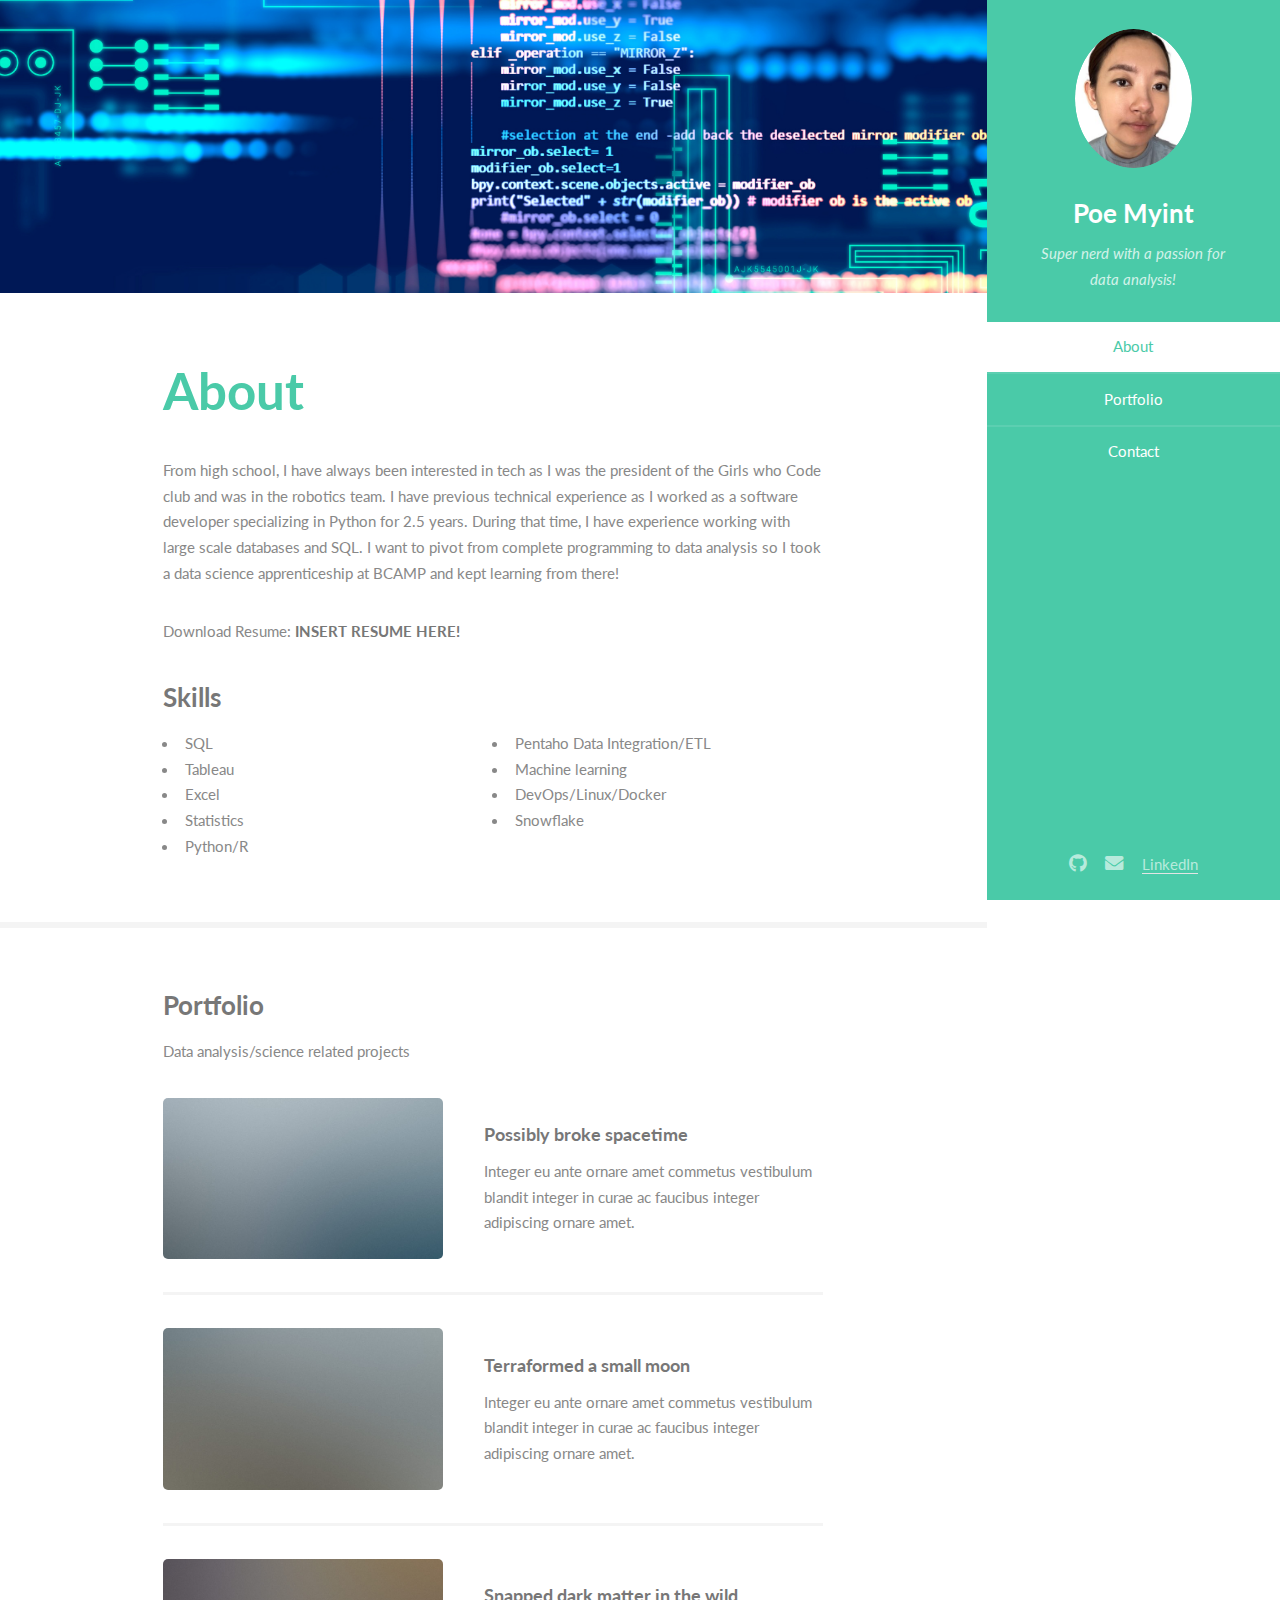
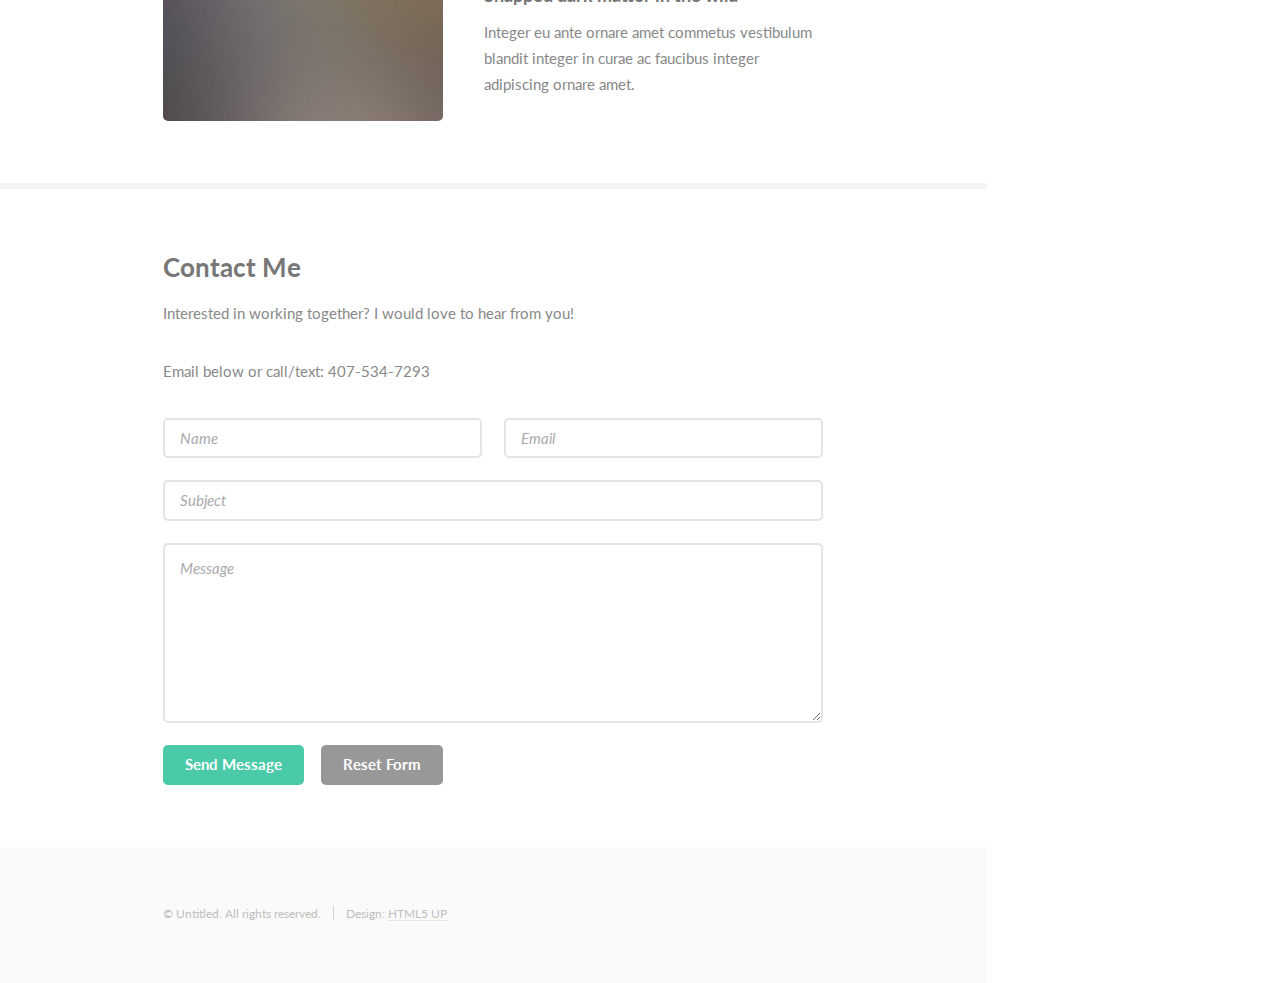
==== commit 94a20bed: "Update index.html" ====
--- a/index.html
+++ b/index.html
@@ -30,9 +30,9 @@
 				</nav>
 				<footer>
 					<ul class="icons">
-						<li><a href="#" class="icon brands fa-github"><span class="label">Github</span></a></li>
-						<li><a href="#" class="icon solid fa-envelope"><span class="label">Email</span></a></li>
-						<li><span class="label">LinkedIn</span></a></li>
+						<li><a href="https://github.com/poem13" class="icon brands fa-github"><span class="label">Github</span></a></li>
+						<li><a href="mailto: poemy.18@gmail.com" class="icon solid fa-envelope"><span class="label">Email</span></a></li>
+						<li><a href="https://www.linkedin.com/in/poemyint/"><span class="label">LinkedIn</span></a></li>
 					</ul>
 				</footer>
 			</section>
@@ -54,6 +54,18 @@
 									</header>
 									<p>From high school, I have always been interested in tech as I was the president of the Girls who Code club and was in the robotics team. I have previous technical experience as I worked as a software developer specializing in Python for 2.5 years. During that time, I have experience working with large scale databases and SQL. I want to pivot from complete programming to data analysis so I took a data science apprenticeship at BCAMP and kept learning from there!</p>
 									<p>Download Resume: <b>INSERT RESUME HERE!</b></p>
+									<h3>Skills</h3>
+									<ul style="column-count:2">
+										<li>SQL</li>
+										<li>Tableau</li>
+										<li>Excel</li>
+										<li>Statistics</li>
+										<li>Python/R</li>
+										<li>Pentaho Data Integration/ETL</li>
+										<li>Machine learning</li>
+										<li>DevOps/Linux/Docker</li>
+										<li>Snowflake</li>
+									</ul>
 								</div>
 							</section>
 
@@ -93,7 +105,8 @@
 							<section id="four">
 								<div class="container">
 									<h3>Contact Me</h3>
-									<p>Interested in working together? I would love to hear from you.</p>
+									<p>Interested in working together? I would love to hear from you!</p>
+									<p>Email below or call/text: 407-534-7293</p>
 									<form method="post" action="#">
 										<div class="row gtr-uniform">
 											<div class="col-6 col-12-xsmall"><input type="text" name="name" id="name" placeholder="Name" /></div>
@@ -465,4 +478,4 @@
 			<script src="assets/js/main.js"></script>
 
 	</body>
-</html>+</html>
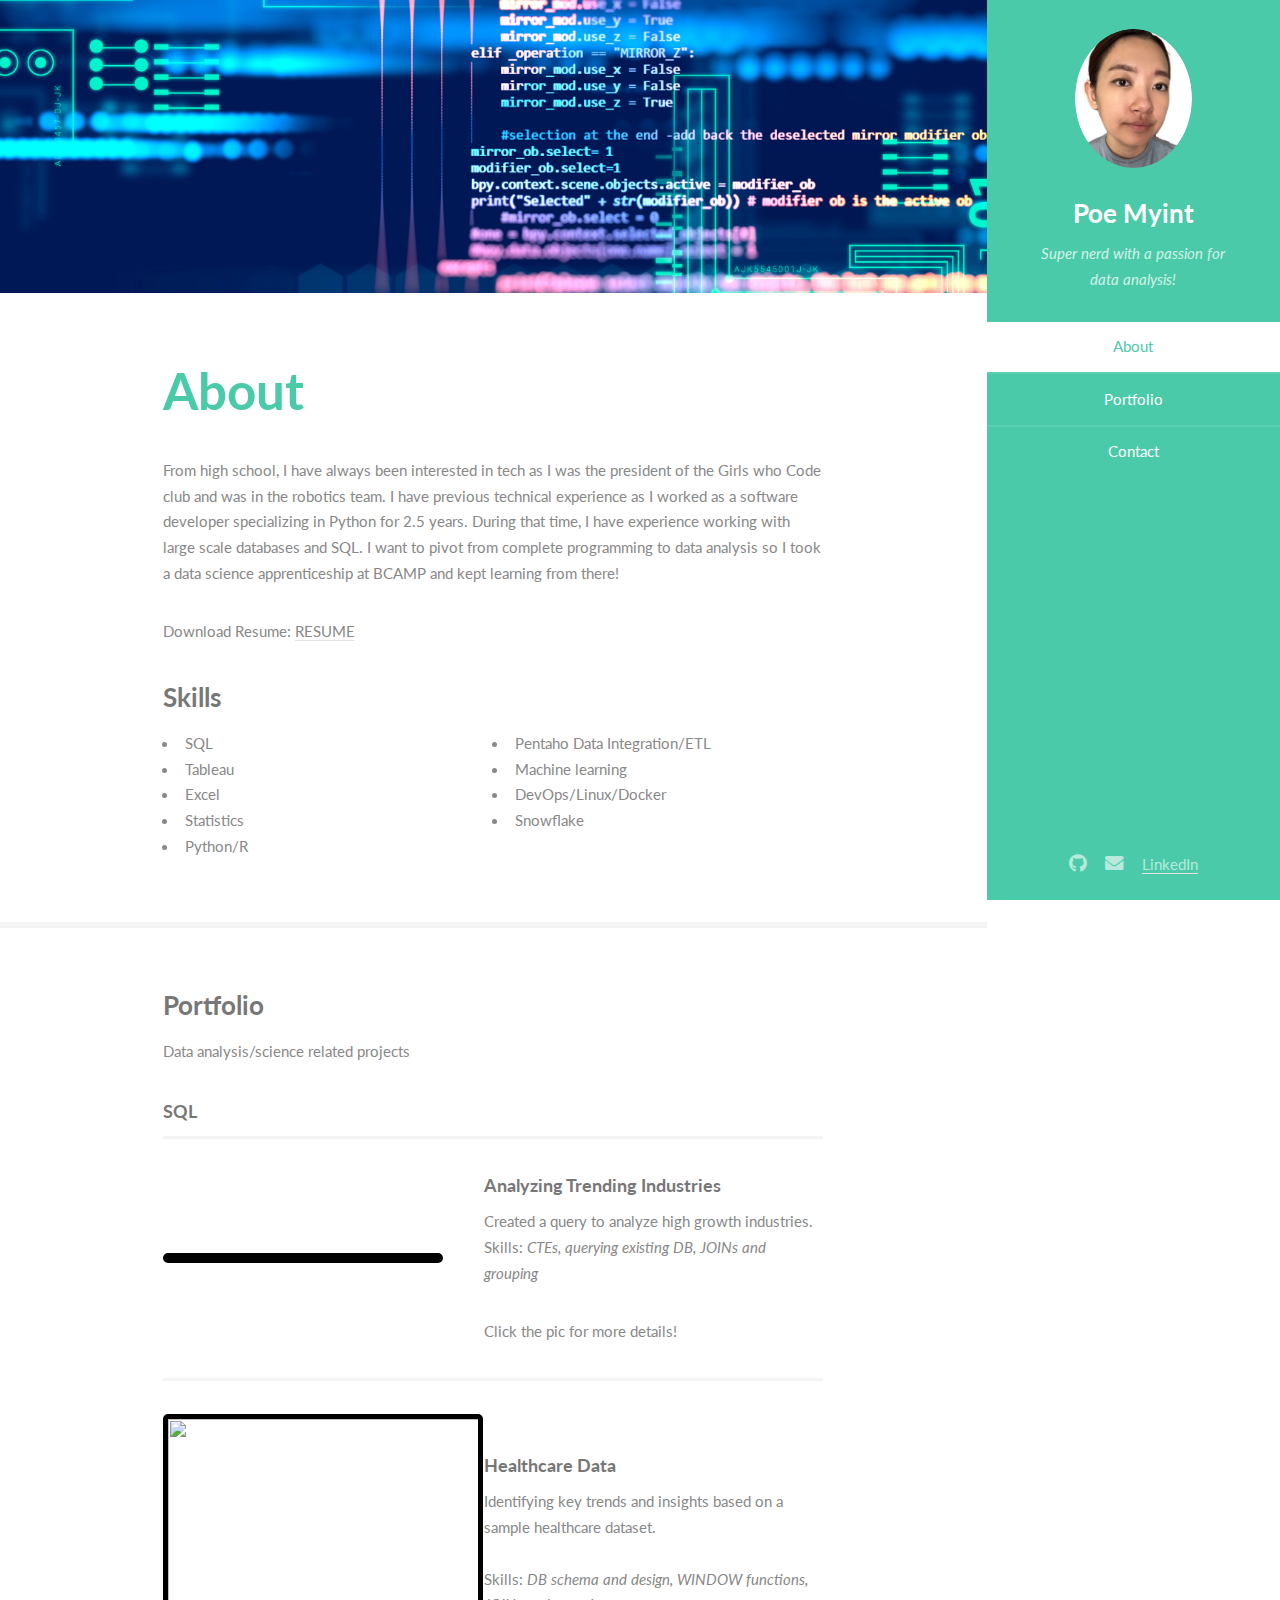
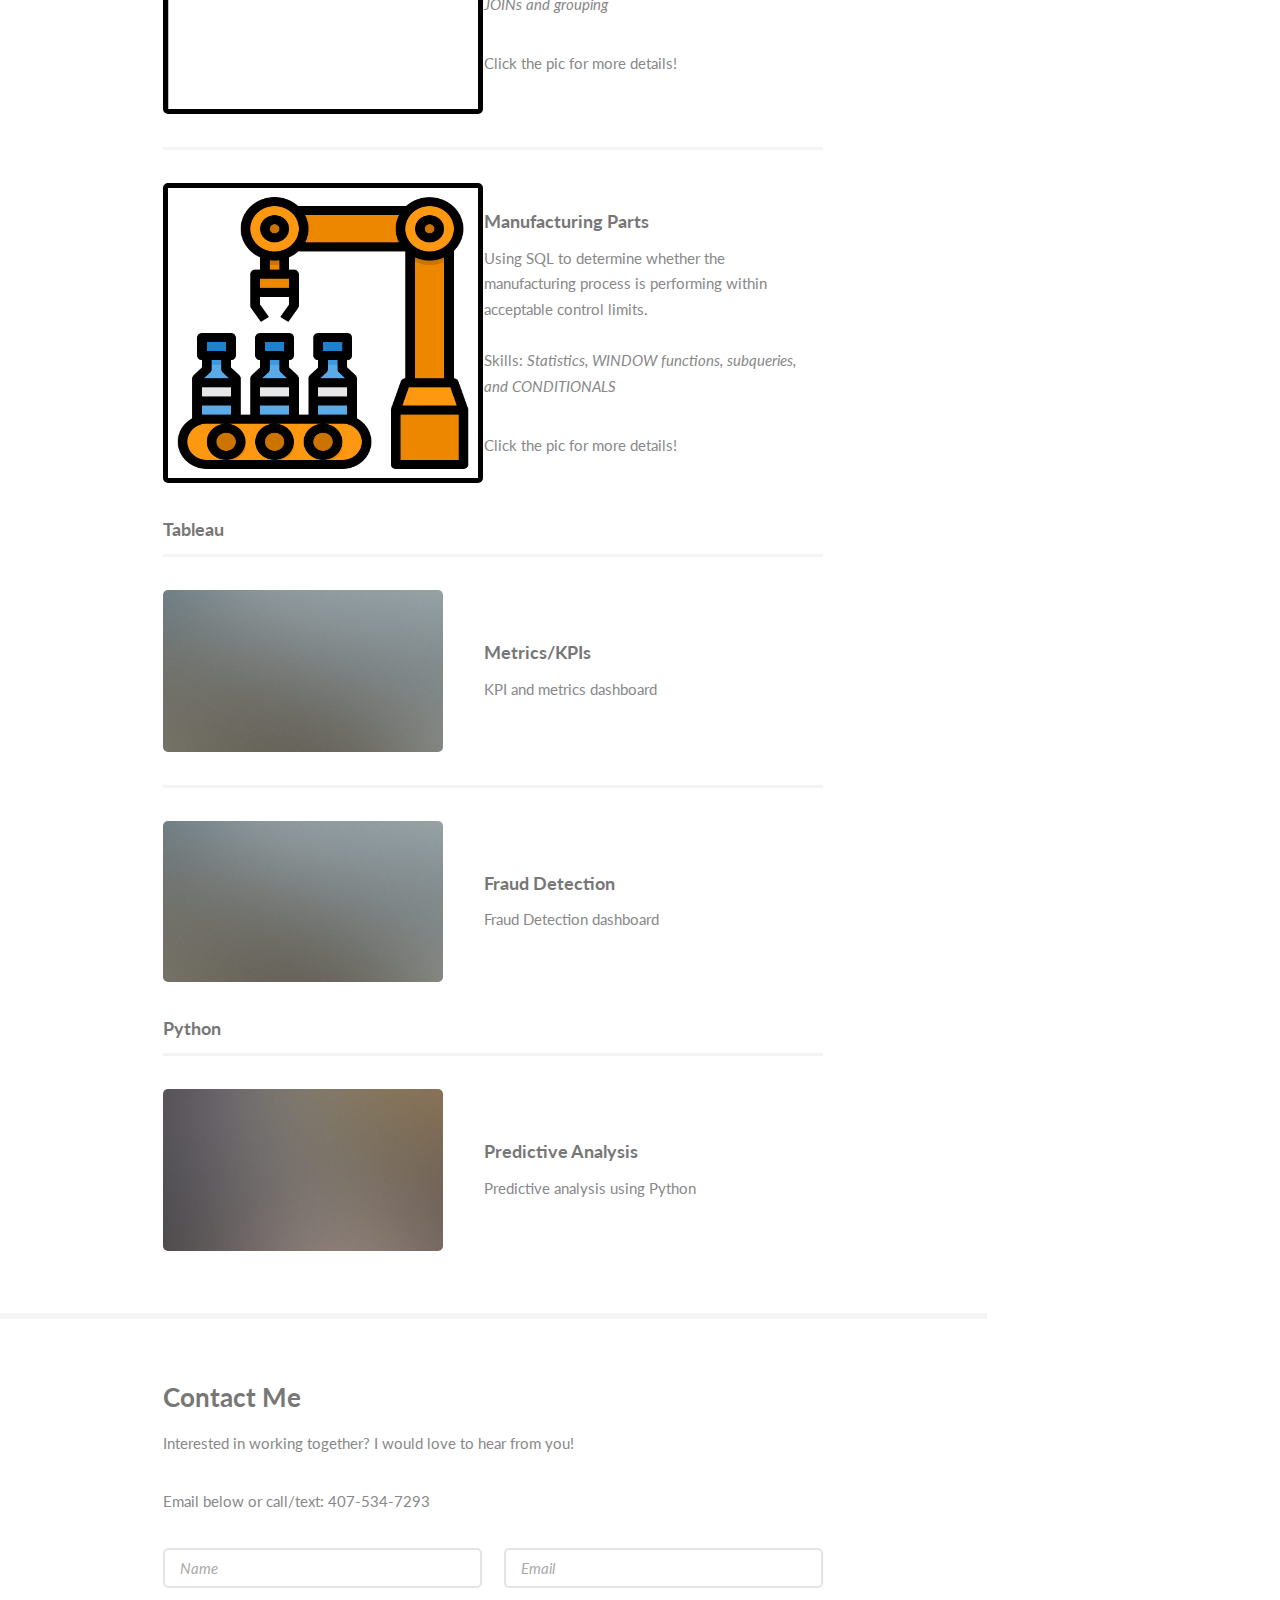
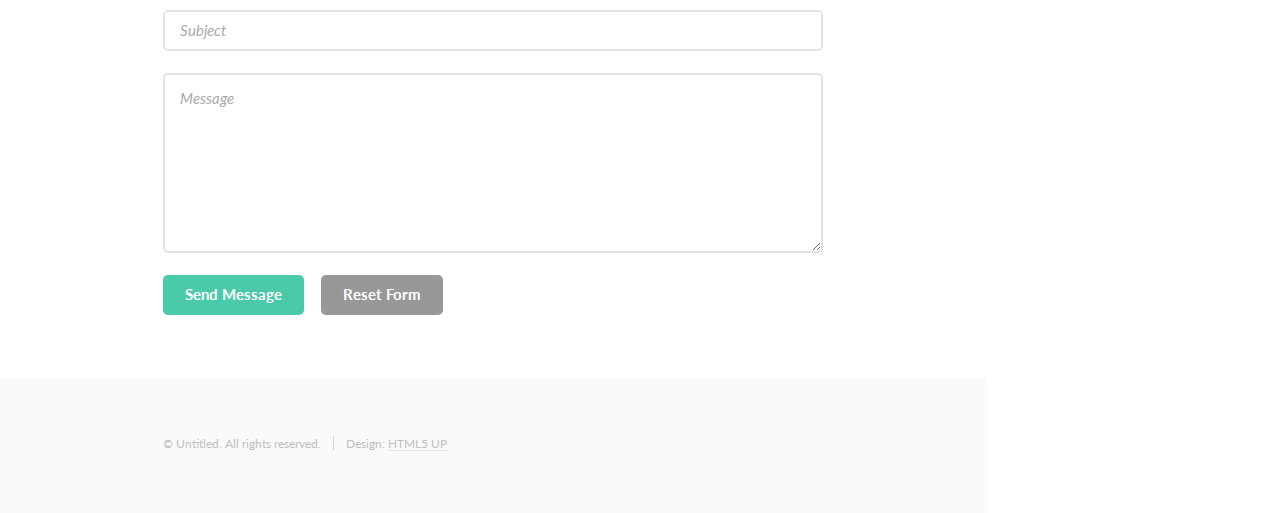
==== commit 17a7c241: "Added SQL project :)" ====
--- a/index.html
+++ b/index.html
@@ -53,7 +53,7 @@
 										<h2>About</h2>
 									</header>
 									<p>From high school, I have always been interested in tech as I was the president of the Girls who Code club and was in the robotics team. I have previous technical experience as I worked as a software developer specializing in Python for 2.5 years. During that time, I have experience working with large scale databases and SQL. I want to pivot from complete programming to data analysis so I took a data science apprenticeship at BCAMP and kept learning from there!</p>
-									<p>Download Resume: <b>INSERT RESUME HERE!</b></p>
+									<p>Download Resume: <a href="resume.pdf" download="filename">RESUME</a>
 									<h3>Skills</h3>
 									<ul style="column-count:2">
 										<li>SQL</li>
@@ -76,25 +76,52 @@
 									<h3>Portfolio</h3>
 									<p>Data analysis/science related projects</p>
 									<div class="features">
+										<h4>SQL</h4>
 										<article>
-											<a href="#" class="image"><img src="images/pic01.jpg" alt="" /></a>
+											<a href="sql1.html" class="image"><img src="images/industry.jpg" alt="" style='border:5px solid #000000'/></a>
 											<div class="inner">
-												<h4>Possibly broke spacetime</h4>
-												<p>Integer eu ante ornare amet commetus vestibulum blandit integer in curae ac faucibus integer adipiscing ornare amet.</p>
+												<h4>Analyzing Trending Industries</h4>
+												<p>Created a query to analyze high growth industries. Skills: <i>CTEs, querying existing DB, JOINs and grouping</i></p>
+												<p>Click the pic for more details!</p>
+											</div>
+										</article>
+										<article>
+											<a href="sql2.html" class="image"><img src="images/heart.png" alt="" style="border:5px solid #000000; width:320px;height:300px"/></a>
+											<div class="inner">
+												<h4>Healthcare Data</h4>
+												<p>Identifying key trends and insights based on a sample healthcare dataset. <br></br>Skills: <i>DB schema and design, WINDOW functions, JOINs and grouping</i></p>
+												<p>Click the pic for more details!</p>
+											</div>
+										</article>
+										<article>
+											<a href="sql3.html" class="image"><img src="images/manufacturer.png" alt="" style="border:5px solid #000000; width:320px;height:300px"/></a>
+											<div class="inner">
+												<h4>Manufacturing Parts</h4>
+												<p>Using SQL to determine whether the manufacturing process is performing within acceptable control limits.<br></br>Skills: <i>Statistics, WINDOW functions, subqueries, and CONDITIONALS</i></p>
+												<p>Click the pic for more details!</p>
+											</div>
+										</article>
+										<h4>Tableau</h4>
+										<article>
+											<a href="#" class="image"><img src="images/pic02.jpg" alt="" /></a>
+											<div class="inner">
+												<h4>Metrics/KPIs</h4>
+												<p>KPI and metrics dashboard</p>
 											</div>
 										</article>
 										<article>
 											<a href="#" class="image"><img src="images/pic02.jpg" alt="" /></a>
 											<div class="inner">
-												<h4>Terraformed a small moon</h4>
-												<p>Integer eu ante ornare amet commetus vestibulum blandit integer in curae ac faucibus integer adipiscing ornare amet.</p>
+												<h4>Fraud Detection</h4>
+												<p>Fraud Detection dashboard</p>
 											</div>
 										</article>
+										<h4>Python</h4>
 										<article>
 											<a href="#" class="image"><img src="images/pic03.jpg" alt="" /></a>
 											<div class="inner">
-												<h4>Snapped dark matter in the wild</h4>
-												<p>Integer eu ante ornare amet commetus vestibulum blandit integer in curae ac faucibus integer adipiscing ornare amet.</p>
+												<h4>Predictive Analysis</h4>
+												<p>Predictive analysis using Python</p>
 											</div>
 										</article>
 									</div>
@@ -478,4 +505,4 @@
 			<script src="assets/js/main.js"></script>
 
 	</body>
-</html>
+</html>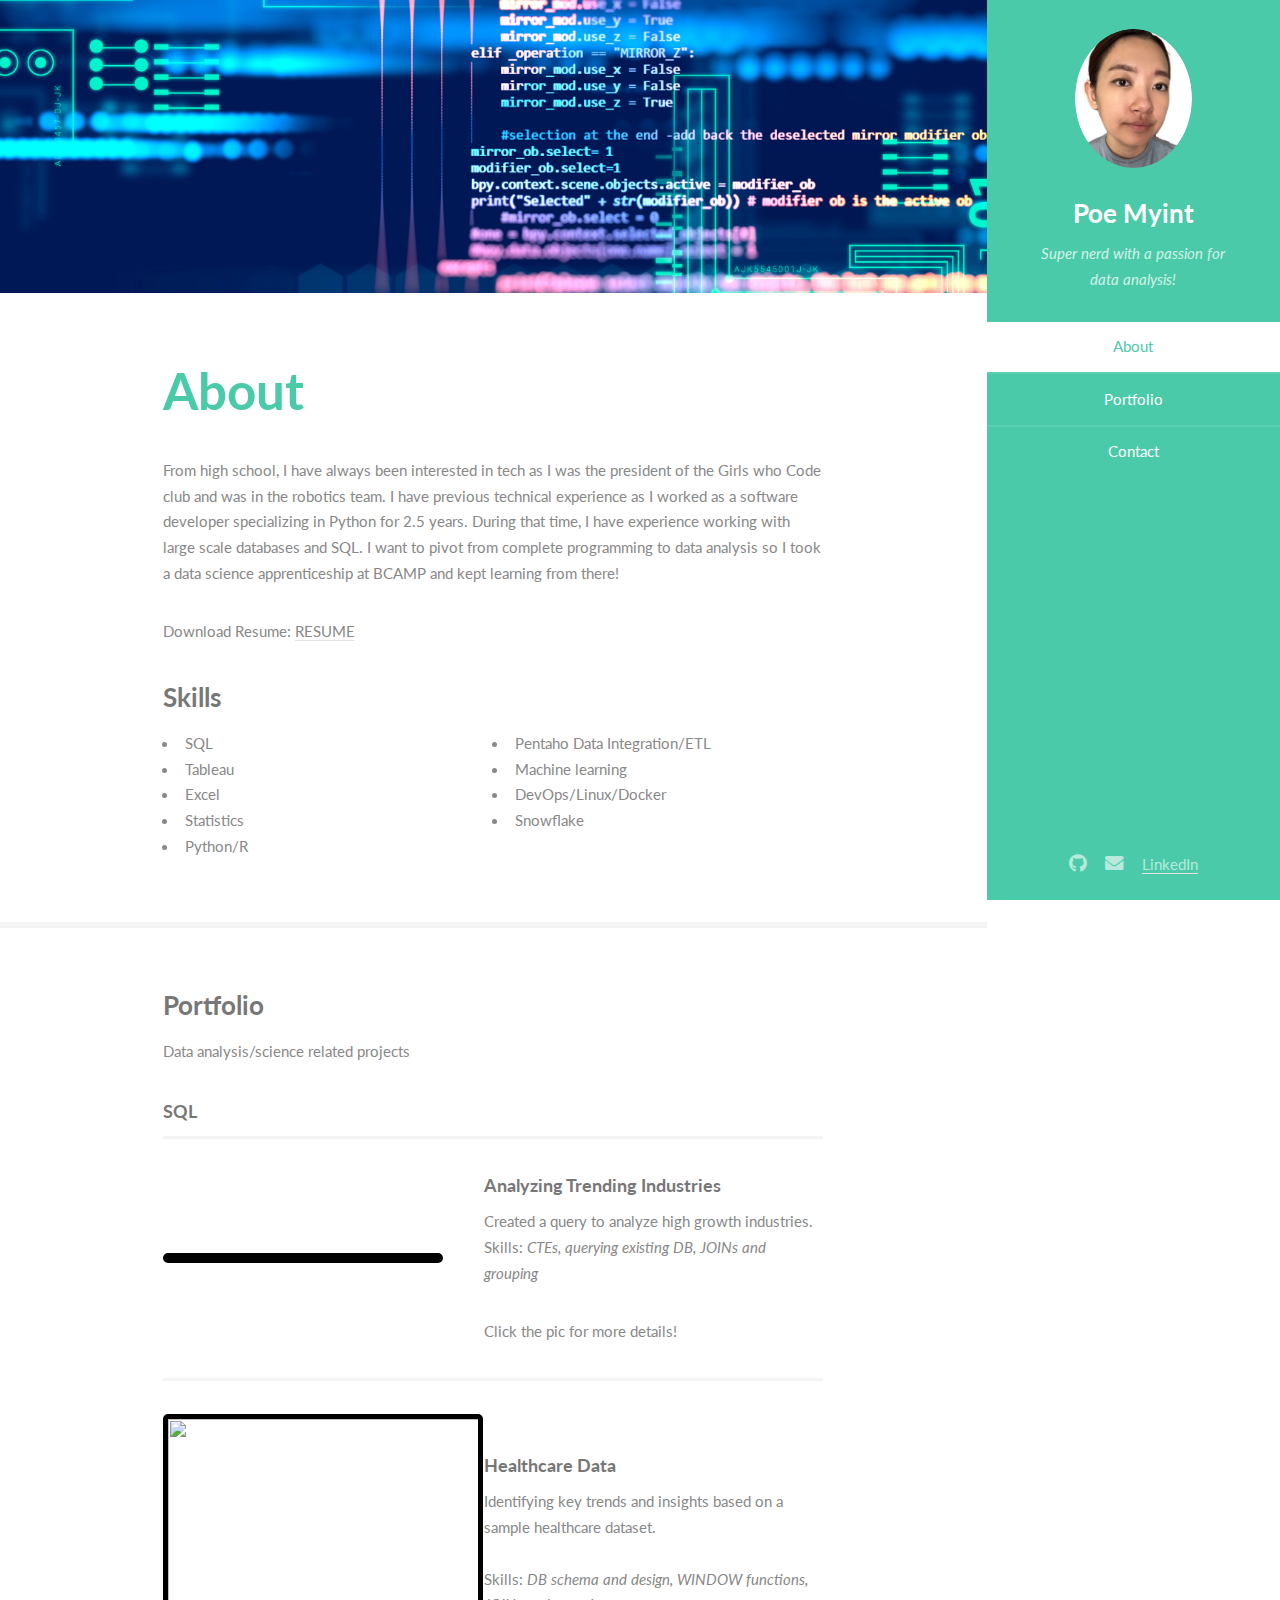
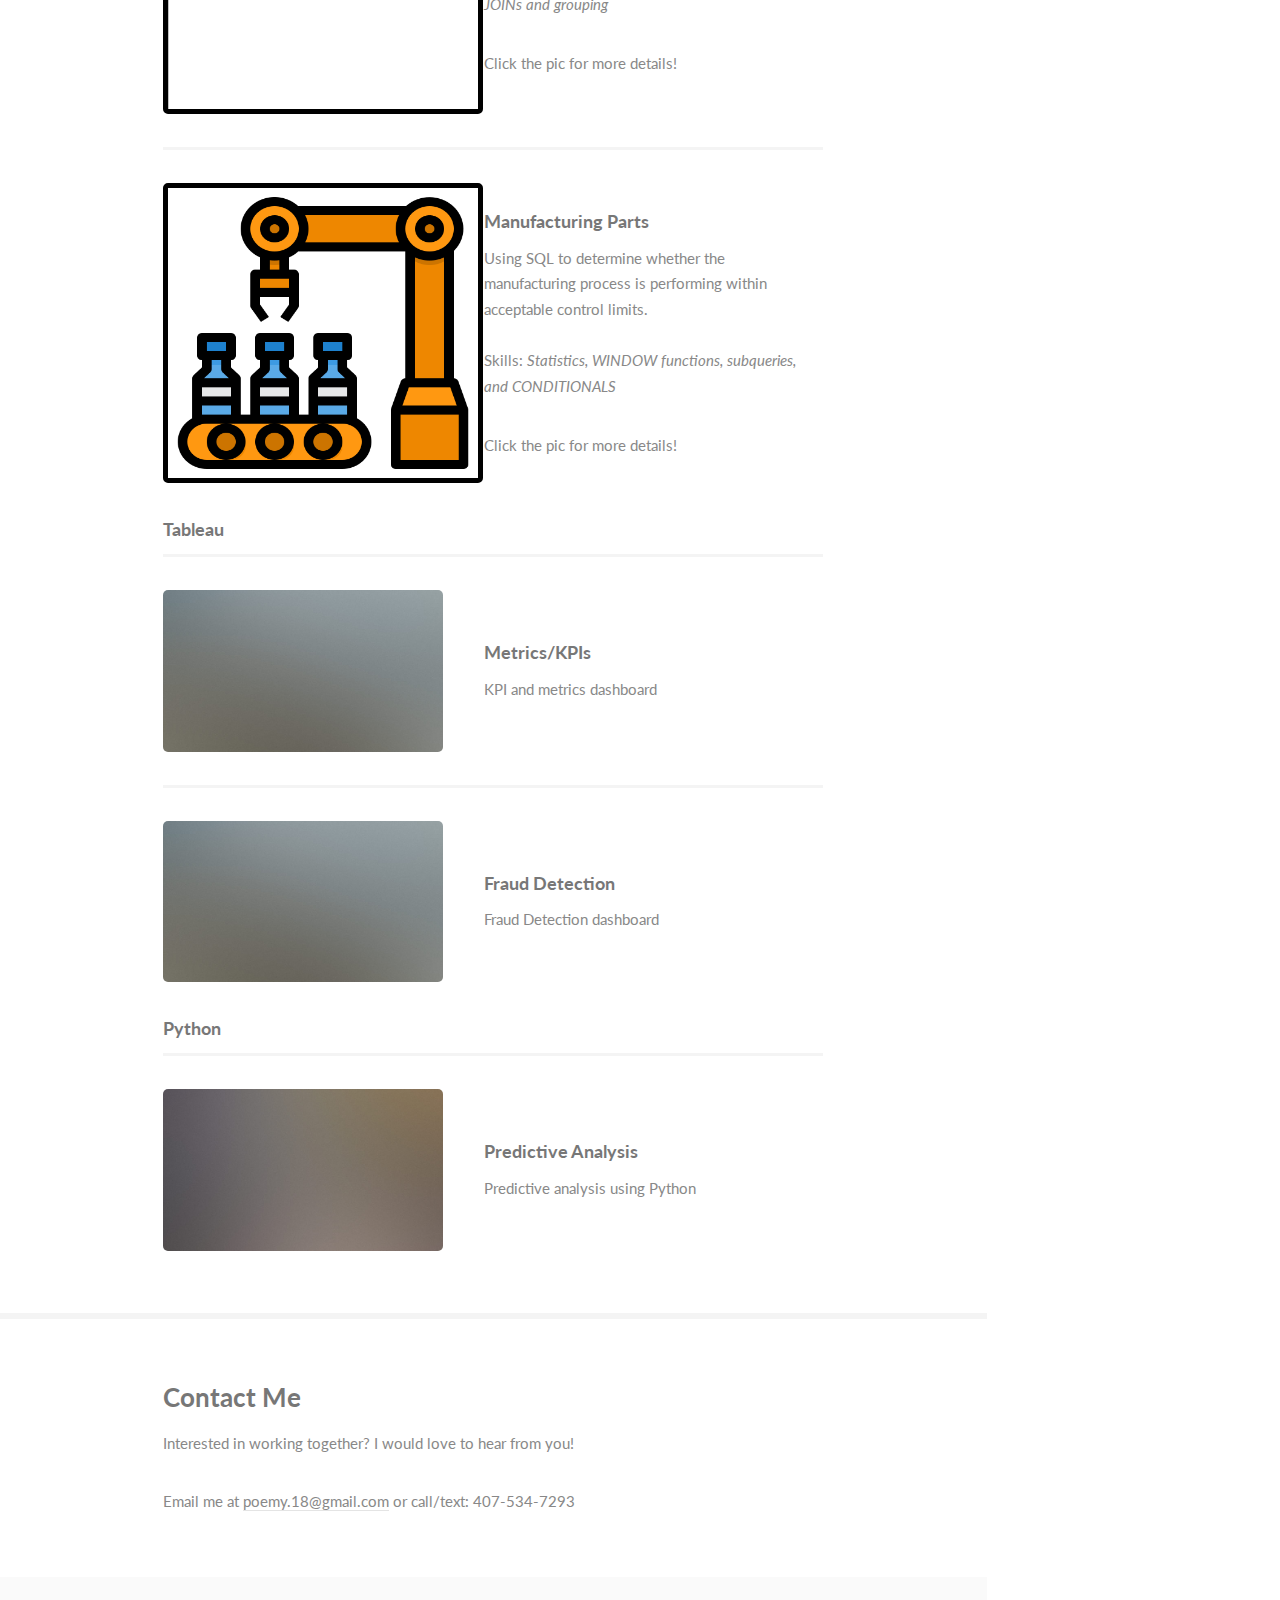
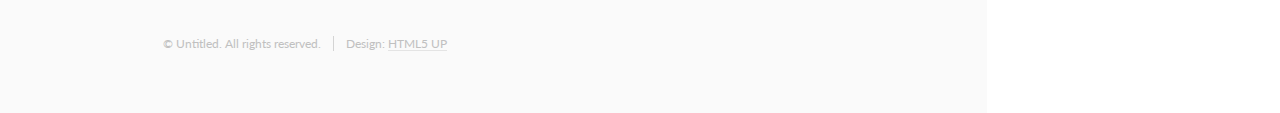
==== commit 42c224c3: "Changed contact me" ====
--- a/index.html
+++ b/index.html
@@ -133,21 +133,8 @@
 								<div class="container">
 									<h3>Contact Me</h3>
 									<p>Interested in working together? I would love to hear from you!</p>
-									<p>Email below or call/text: 407-534-7293</p>
-									<form method="post" action="#">
-										<div class="row gtr-uniform">
-											<div class="col-6 col-12-xsmall"><input type="text" name="name" id="name" placeholder="Name" /></div>
-											<div class="col-6 col-12-xsmall"><input type="email" name="email" id="email" placeholder="Email" /></div>
-											<div class="col-12"><input type="text" name="subject" id="subject" placeholder="Subject" /></div>
-											<div class="col-12"><textarea name="message" id="message" placeholder="Message" rows="6"></textarea></div>
-											<div class="col-12">
-												<ul class="actions">
-													<li><input type="submit" class="primary" value="Send Message" /></li>
-													<li><input type="reset" value="Reset Form" /></li>
-												</ul>
-											</div>
-										</div>
-									</form>
+									<p>Email me at <a href="poemy.18@gmail.com">poemy.18@gmail.com</a>
+										or call/text: 407-534-7293</p>
 								</div>
 							</section>
 
